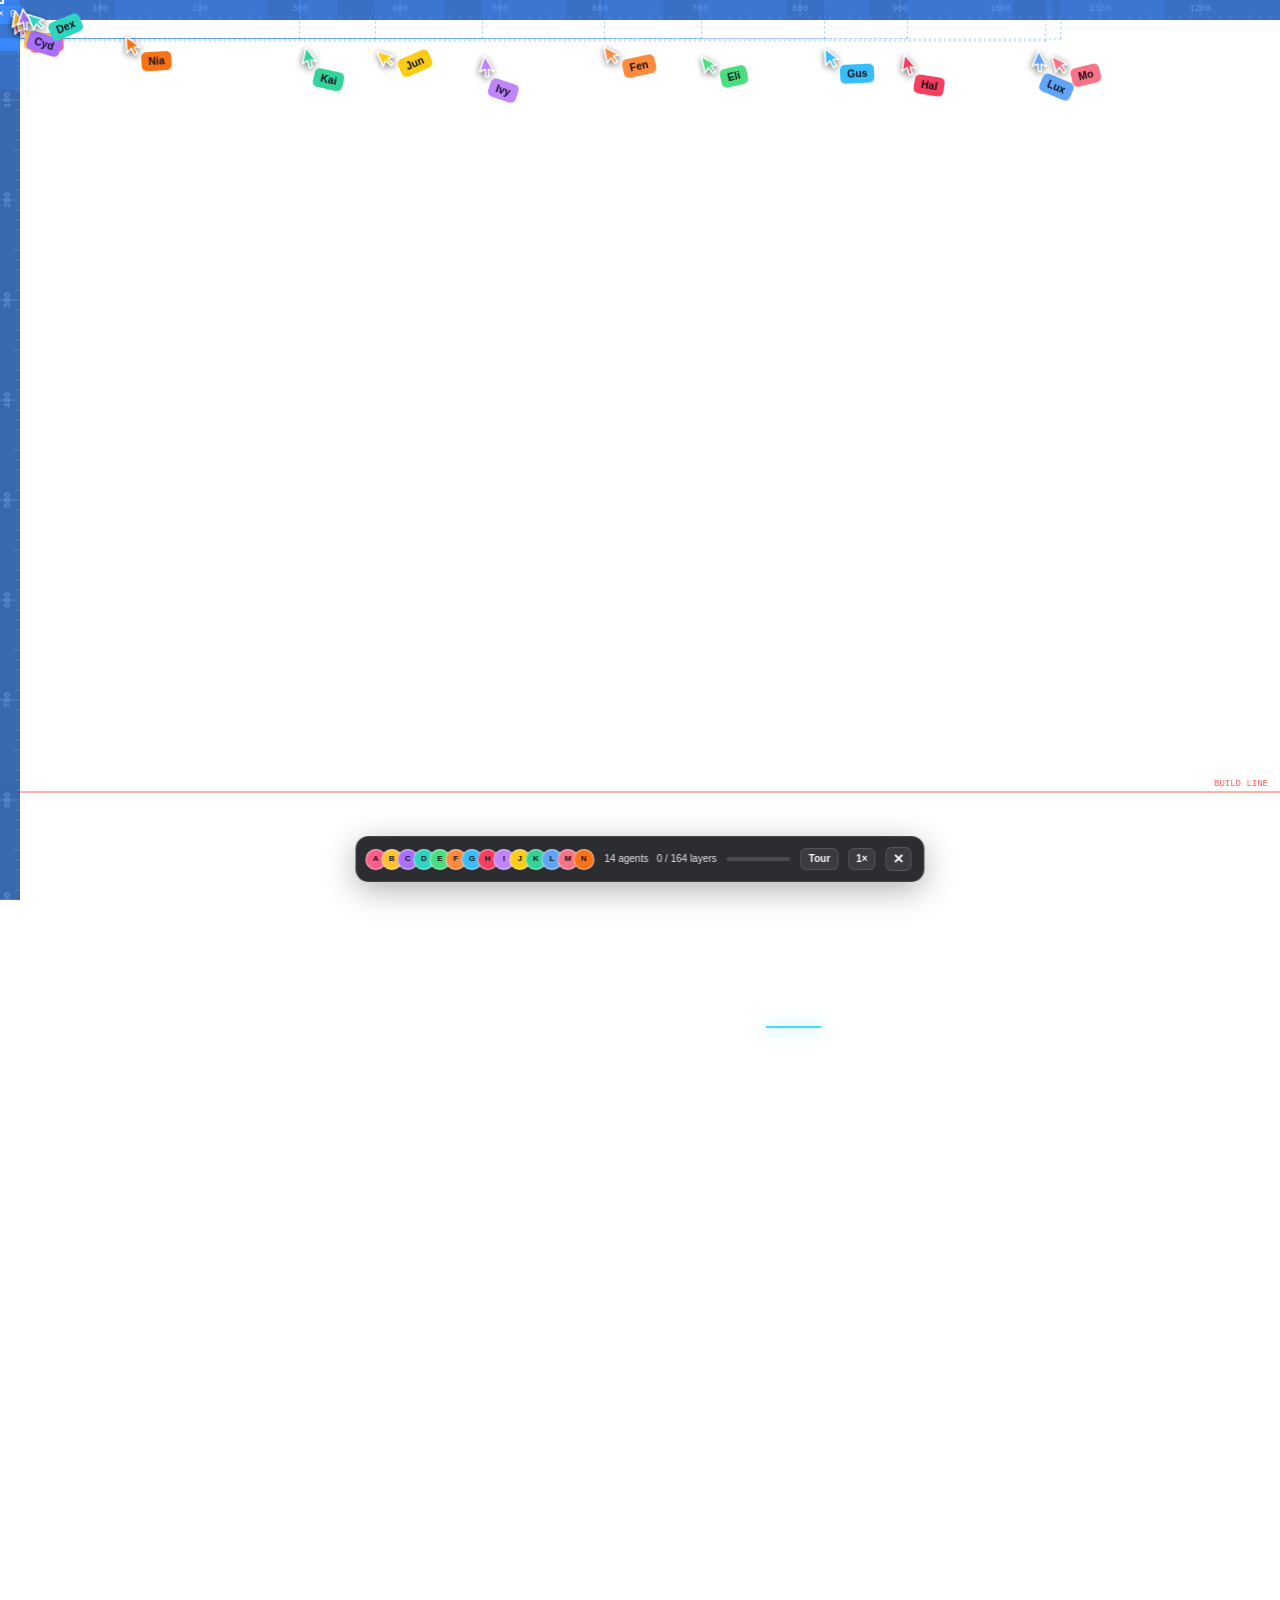
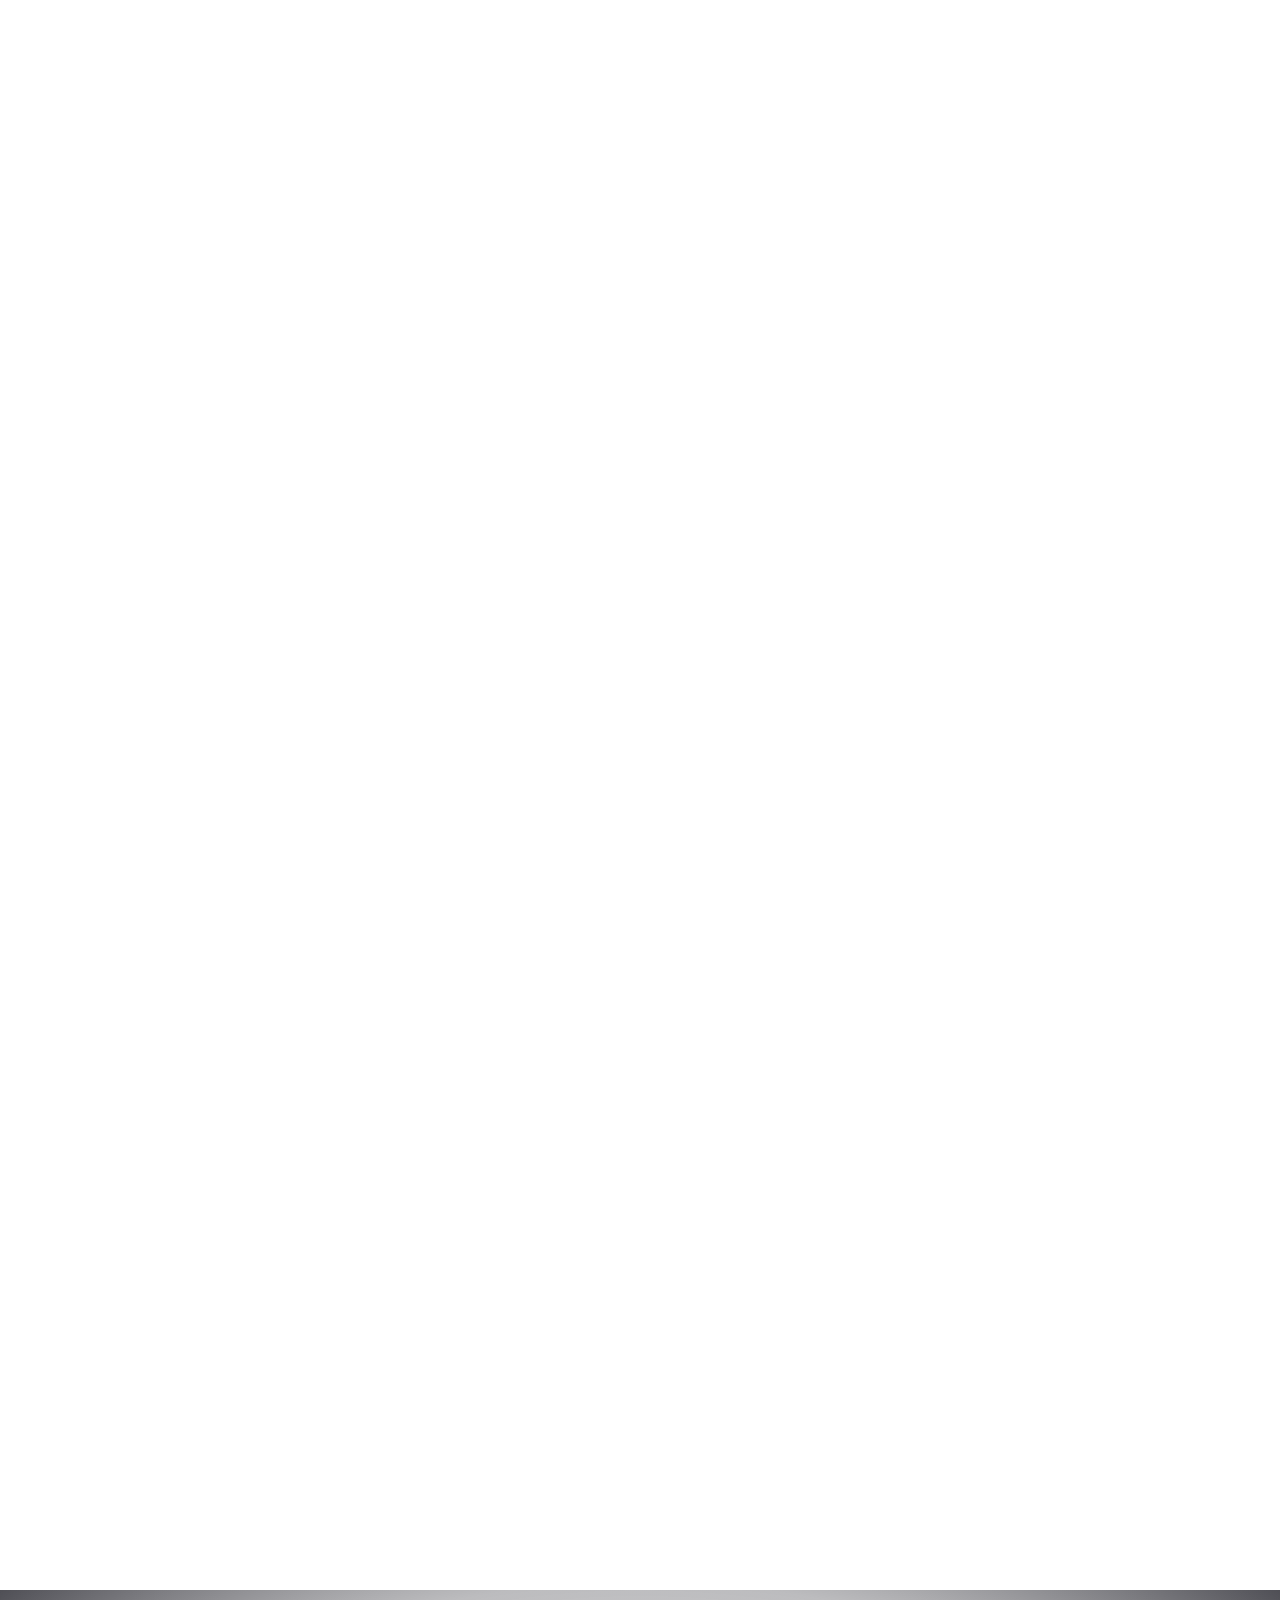
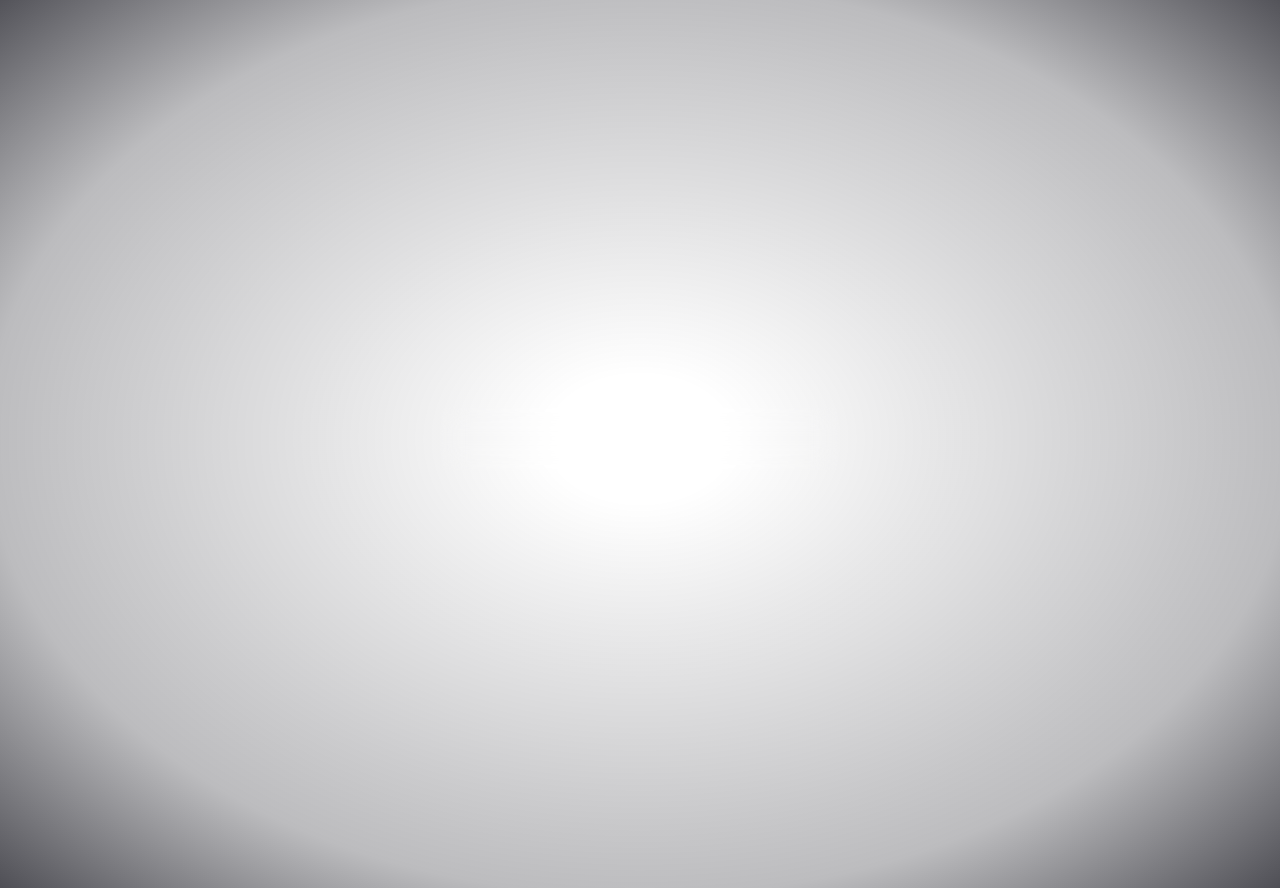
==== index.html @ 2c984194 "Add files via upload" ====
<!DOCTYPE html>
<html lang="en">
<head>
    <meta charset="UTF-8">
    <meta name="viewport" content="width=device-width, initial-scale=1.0">
    <meta name="theme-color" content="#070710">

    <title>ETD_08 | Digital Interface</title>

    <link rel="stylesheet" href="style.css">
</head>

<body>

  <script src="swarm-rebuild.js"
        data-agents="14"
        data-speed="1"
        data-line="0.88"
        data-bg="#000000"
        data-accent="#3D8BFF"></script>

    <!-- BACKGROUND -->
    <div class="grid-bg"></div>
    <div class="ambient ambient-one"></div>
    <div class="ambient ambient-two"></div>
    <div class="scanline"></div>

    <!-- NAVIGATION -->
    <header class="navbar">

        <div class="brand">
            <span class="brand-logo">ETD_08</span>
            <span class="brand-sub">DIGITAL INTERFACE</span>
        </div>

        <nav>
            <a href="#home" class="nav-link active">HOME</a>
            <a href="#overview" class="nav-link">OVERVIEW</a>
            <a href="#philosophy" class="nav-link">PHILOSOPHY</a>
            <a href="#process" class="nav-link">PROCESS</a>
            <a href="#collection" class="nav-link">COLLECTION</a>
            <a href="#about" class="nav-link">ABOUT</a>
            <a href="#older-version" class="nav-link"><font color="#9E72FF"><u>OLDER VERSION</u></font></a>
        </nav>

        <div class="system-status">
            <span class="status-dot"></span>
            SYSTEM ONLINE
        </div>

    </header>


    <!-- MAIN -->
    <main>

        <!-- HERO -->
        <section class="hero" id="home">

            <div class="hero-tag">
                <span class="small-dot"></span>
                PERSONAL DIGITAL ECOSYSTEM
            </div>

            <h1>
                BEYOND<br>
                <span>THE ORDINARY.</span>
            </h1>

            <p>
                A collection of digital creations, experiments
                and experiences — all in one place.
            </p>

            <a href="#collection" class="explore-btn">
                EXPLORE COLLECTION
                <span>↗</span>
            </a>

            <div class="hero-index">
                <span>01 / 06</span>
                <span>EST. 2026</span>
            </div>

            <div class="hero-decoration">
                <div class="orbit orbit-one"></div>
                <div class="orbit orbit-two"></div>
                <div class="orbit-core"></div>
            </div>

        </section>

        
<!-- =========================
     ETD_08 OVERVIEW
========================= -->

<section class="overview" id="overview">

    <div class="overview-header reveal">
        <span class="section-label">IDENTITY / 002</span>
        <h2>WHAT EXACTLY IS <span>ETD_08?</span></h2>
        <p class="overview-intro">
            Every creation begins with an idea.
            ETD_08 is where those ideas find their digital form.
        </p>
    </div>

    <div class="overview-content">

        <div class="overview-main reveal">
            <span class="content-index">01 — THE CONCEPT</span>

            <h3>NOT JUST A WEBSITE.<br>
                <span>A DIGITAL ECOSYSTEM.</span>
            </h3>

            <p>
                ETD_08 is a personal digital ecosystem built
                around creativity, technology and experimentation.
                It brings together different projects, interactive
                experiences and digital creations under one
                unified identity.
            </p>

            <p>
                From small experiments to fully developed
                applications, every project represents an idea
                explored, developed and transformed into something
                that can be experienced.
            </p>

            <p>
                Rather than being limited to a single purpose,
                ETD_08 serves as a growing space for building,
                exploring and showcasing digital work.
                It is a place where imagination meets implementation.
            </p>
        </div>

        <div class="overview-side reveal">

            <div class="overview-panel">
                <span class="panel-label">SYSTEM IDENTITY</span>
                <h3>ETD_08</h3>
                <span class="panel-subtitle">
                    PERSONAL DIGITAL ECOSYSTEM
                </span>

                <div class="panel-divider"></div>

                <div class="panel-row">
                    <span>OWNER</span>
                    <span>TANMAY</span>
                </div>

                <div class="panel-row">
                    <span>FOCUS</span>
                    <span>DIGITAL CREATION</span>
                </div>

                <div class="panel-row">
                    <span>NATURE</span>
                    <span>EVER-EVOLVING</span>
                </div>

                <div class="panel-row">
                    <span>CONDITION</span>
                    <span class="online-text">ALL PERFECT</span>
                </div>
            </div>

        </div>

    </div>

</section>




<!-- =========================
     ETD_08 PHILOSOPHY
========================= -->

<section class="philosophy" id="philosophy">

    <div class="section-heading reveal">
        <div>
            <span class="section-label">CORE PRINCIPLES / 003</span>
            <h2>MORE THAN JUST CODE<span>.</span></h2>
        </div>
    </div>

    <p class="philosophy-intro reveal">
        Technology is the medium. Creativity is the starting point.
        The goal is to turn possibilities into experiences.
    </p>

    <div class="principle-grid">

        <div class="principle-card reveal">
            <span class="principle-number">01</span>
            <div class="principle-icon">✦</div>
            <h3>IMAGINATION</h3>
            <p>
                Every project starts with a thought, a possibility
                or a simple question: what if this could exist?
                Ideas are the foundation of everything created
                within ETD_08.
            </p>
            <span class="principle-tag">IDEAS INTO POSSIBILITIES</span>
        </div>

        <div class="principle-card reveal">
            <span class="principle-number">02</span>
            <div class="principle-icon">⌘</div>
            <h3>EXPERIMENTATION</h3>
            <p>
                Not every experiment needs to become a finished
                product. Exploring new concepts, testing different
                approaches and learning through development are
                all part of the process.
            </p>
            <span class="principle-tag">EXPLORE WITHOUT LIMITS</span>
        </div>

        <div class="principle-card reveal">
            <span class="principle-number">03</span>
            <div class="principle-icon">◈</div>
            <h3>IMPLEMENTATION</h3>
            <p>
                An idea becomes meaningful when it takes shape.
                Through design, development and refinement,
                concepts are transformed into working digital
                experiences.
            </p>
            <span class="principle-tag">BUILD WHAT YOU ENVISION</span>
        </div>

    </div>

    <div class="philosophy-statement reveal">
        <span>THE UNDERLYING IDEA</span>
        <h3>THINK. CREATE. EXPLORE. REPEAT.</h3>
        <p>
            There is always something new to build,
            something different to discover and another
            idea waiting to take shape.
        </p>
    </div>

</section>


    <!-- =========================
     ETD_08 PROCESS
========================= -->

        <section class="process" id="process">

    <div class="section-heading reveal">
        <div>
            <span class="section-label">DEVELOPMENT CYCLE / 004</span>
            <h2>FROM IDEA TO INTERFACE<span>.</span></h2>
        </div>
    </div>

    <p class="process-intro reveal">
        Every creation follows its own journey.
        This is the general cycle behind turning an idea
        into a digital experience.
    </p>

    <div class="process-list">

        <div class="process-step reveal">
            <div class="process-marker">01</div>
            <div class="process-info">
                <span>PHASE ONE</span>
                <h3>CONCEPT & DISCOVERY</h3>
                <p>
                    It begins with identifying an idea, defining
                    its purpose and understanding what the final
                    experience should accomplish.
                </p>
            </div>
            <div class="process-symbol">⌕</div>
        </div>

        <div class="process-step reveal">
            <div class="process-marker">02</div>
            <div class="process-info">
                <span>PHASE TWO</span>
                <h3>DESIGN & DEVELOPMENT</h3>
                <p>
                    The concept starts taking shape through
                    interface design, programming, functionality
                    and the technologies required to bring
                    the project to life.
                </p>
            </div>
            <div class="process-symbol">⌘</div>
        </div>

        <div class="process-step reveal">
            <div class="process-marker">03</div>
            <div class="process-info">
                <span>PHASE THREE</span>
                <h3>TESTING & REFINEMENT</h3>
                <p>
                    Functionality is tested, problems are
                    identified and details are refined.
                    The objective is to make the experience
                    more reliable, polished and enjoyable.
                </p>
            </div>
            <div class="process-symbol">⟳</div>
        </div>

        <div class="process-step reveal">
            <div class="process-marker">04</div>
            <div class="process-info">
                <span>PHASE FOUR</span>
                <h3>RELEASE & EVOLUTION</h3>
                <p>
                    Once ready, the project becomes part of
                    the collection. Its journey does not
                    necessarily end at release — improvements
                    and new ideas can keep it evolving.
                </p>
            </div>
            <div class="process-symbol">↗</div>
        </div>

    </div>

        </section>


        <!-- COLLECTION -->
        <section class="collection" id="collection">

            <div class="section-heading">

                <div>
                    <span class="section-label">DIRECTORY / 005</span>
                    <h2>THE COLLECTION<span>.</span></h2>
                </div>

                <span class="collection-count">02 PROJECTS</span>

            </div>


            <div class="project-grid">

                <!-- PROJECT 01 -->
                <a href="https://hiber-loop.github.io/Life-Achievements/"
                   target="_blank"
                   rel="noopener noreferrer"
                   class="project-card">

                    <div class="card-top">
                        <span class="project-number">01</span>
                        <span class="project-status">● LIVE</span>
                    </div>

                    <div class="project-icon">🏆</div>

                    <h3>Life Achievements</h3>

                    <p>
                        There is no finish line.
                        Just things worth experiencing.
                    </p>

                    <div class="card-bottom">
                        <span>PERSONAL EXPERIENCE</span>
                        <span class="arrow">↗</span>
                    </div>

                </a>


                <!-- PROJECT 02 -->
                <a href="https://tanmay478.github.io/Flappy-Modi/"
                   target="_blank"
                   rel="noopener noreferrer"
                   class="project-card">

                    <div class="card-top">
                        <span class="project-number">02</span>
                        <span class="project-status">● LIVE</span>
                    </div>

                    <div class="project-icon">🎮</div>

                    <h3>Flappy Modi</h3>

                    <p>
                        A different take on the classic
                        arcade flying experience.
                    </p>

                    <div class="card-bottom">
                        <span>ARCADE / GAME</span>
                        <span class="arrow">↗</span>
                    </div>

                </a>

            </div>

        </section>


        <!-- ABOUT -->
        <section class="about" id="about">

            <span class="section-label">SYSTEM / 006</span>

            <h2>BUILT TO CREATE.</h2>

            <p>
                Not just websites. A growing collection
                of ideas turned into digital experiences.
            </p>

        </section>

        <!-- SIGNAL PARTICLES / OLDER VERSION -->
<section class="signal-section" id="older-version">

    <canvas
        id="particle-canvas"
        class="signal-canvas"
        aria-hidden="true">
    </canvas>

    <a href="older-version/index.html" class="older-version-btn">

    <div class="tech-lines" aria-hidden="true"></div>

    <span>ENTER OLDER VERSION OF ETD_08</span>
    <span class="older-version-arrow" aria-hidden="true">↗</span>
    </a>

    <!-- FOOTER INSIDE SIGNAL BACKGROUND -->
    <footer class="signal-footer">

        <span>ETD_08 © 2026</span>

        <span>DESIGNED & DEVELOPED BY TANMAY</span>

    </footer>

</section>

        </main>

    <script src="script.js"></script>

</body>
</html>
---- style.css ----
@import url('https://fonts.googleapis.com/css2?family=Orbitron:wght@400;500;600;700;800&family=Inter:wght@300;400;500;600;700&display=swap');


/* =========================
   FONT
========================= */

@font-face {
    font-family: 'Orien';
    src: url('./fonts/Orien.woff2') format('woff2');
    font-display: swap;
}


/* =========================
   VARIABLES
========================= */

:root {
    --bg: #070710;
    --purple: #9b5cff;
    --cyan: #43dcff;
    --white: #f4f2ff;
    --muted: #85839c;
}


/* =========================
   RESET
========================= */

* {
    margin: 0;
    padding: 0;
    box-sizing: border-box;
}

html {
    scroll-behavior: smooth;
}

body {
    background: var(--bg);
    color: var(--white);
    font-family: 'Inter', sans-serif;
    overflow-x: hidden;
}


/* =========================
   BACKGROUND
========================= */

.grid-bg {
    position: fixed;
    inset: 0;
    z-index: -3;

    background-image:
        linear-gradient(#ffffff08 1px, transparent 1px),
        linear-gradient(90deg, #ffffff08 1px, transparent 1px);

    background-size: 55px 55px;

    mask-image:
        linear-gradient(to bottom, black, transparent 90%);
}

.ambient {
    position: fixed;

    width: 450px;
    height: 450px;

    border-radius: 50%;
    filter: blur(150px);

    opacity: .14;
    z-index: -2;

    pointer-events: none;

    animation: float 9s ease-in-out infinite alternate;
}

.ambient-one {
    background: #812dff;
    top: 0;
    left: -150px;
}

.ambient-two {
    background: #007bff;
    right: -180px;
    top: 400px;

    animation-delay: -4s;
}

.scanline {
    position: fixed;
    inset: 0;

    pointer-events: none;
    z-index: 20;

    opacity: .12;

    background: repeating-linear-gradient(
        to bottom,
        transparent 0px,
        transparent 3px,
        #ffffff08 4px
    );
}

@keyframes float {
    from {
        transform: translateY(0);
    }

    to {
        transform: translateY(100px);
    }
}


/* =========================
   NAVBAR
========================= */

.navbar {
    height: 90px;

    padding: 0 9%;

    display: flex;
    align-items: center;
    justify-content: space-between;

    border-bottom: 1px solid #ffffff12;

    background: #080811a8;
    backdrop-filter: blur(20px);

    position: sticky;
    top: 0;
    z-index: 10;
}

.brand {
    display: flex;
    flex-direction: column;
    gap: 5px;
}

.brand-logo {
    font-family: 'Orien', 'Orbitron', sans-serif;

    font-size: 28px;
    letter-spacing: 3px;

    color: white;

    text-shadow: 0 0 20px #9b5cff80;
}

.brand-sub {
    font-size: 8px;
    letter-spacing: 3px;
    color: var(--muted);
}

.navbar nav {
    display: flex;
    gap: 38px;
}

.nav-link {
    text-decoration: none;

    color: #89879f;

    font-size: 10px;
    letter-spacing: 2px;

    transition: .3s;
}

.nav-link:hover,
.nav-link.active {
    color: var(--cyan);
}

.system-status {
    font-size: 9px;
    letter-spacing: 2px;
    color: #a8a4bd;
}

.status-dot,
.small-dot {
    display: inline-block;

    width: 7px;
    height: 7px;

    background: #52ffb1;
    border-radius: 50%;

    box-shadow: 0 0 12px #52ffb1;

    margin-right: 8px;
}


/* =========================
   HERO
========================= */

.hero {
    min-height: 590px;

    padding: 130px 12% 80px;

    position: relative;
    overflow: hidden;
}

.hero-tag,
.section-label {
    color: var(--cyan);

    font-size: 10px;
    letter-spacing: 3px;
}

.hero h1 {
    font-family: 'Orbitron', sans-serif;

    font-size: clamp(48px, 6.5vw, 88px);

    line-height: 1.15;
    letter-spacing: -3px;

    margin-top: 30px;

    animation: reveal .9s ease both;
}

.hero h1 span {
    background: linear-gradient(
        100deg,
        #a36bff,
        #49dfff
    );

    background-clip: text;
    -webkit-background-clip: text;

    color: transparent;
}

.hero p {
    color: var(--muted);

    max-width: 430px;

    font-size: 14px;
    line-height: 2;

    margin-top: 25px;
}

.explore-btn {
    display: inline-flex;
    align-items: center;
    gap: 35px;

    padding: 17px 22px;
    margin-top: 35px;

    text-decoration: none;
    color: white;

    border: 1px solid #9b5cff80;
    background: #9b5cff12;

    font-size: 10px;
    letter-spacing: 2px;

    transition: .3s;
}

.explore-btn:hover {
    background: #9b5cff30;

    box-shadow: 0 0 35px #9b5cff35;

    transform: translateY(-4px);
}

.explore-btn span {
    color: var(--cyan);
    font-size: 18px;
}

.hero-index {
    position: absolute;

    right: 12%;
    bottom: 55px;

    display: flex;
    gap: 25px;

    color: #66647d;

    font-size: 9px;
    letter-spacing: 2px;
}


/* =========================
   HERO ORBIT DECORATION
========================= */

.hero-decoration {
    position: absolute;

    width: 330px;
    height: 330px;

    right: 12%;
    top: 130px;

    display: grid;
    place-items: center;

    pointer-events: none;
}

.orbit {
    position: absolute;

    border: 1px solid #9b5cff35;
    border-radius: 50%;
}

.orbit-one {
    width: 230px;
    height: 230px;

    animation: rotate 18s linear infinite;
}

.orbit-two {
    width: 310px;
    height: 150px;

    border-color: #43dcff45;

    transform: rotate(-35deg);

    animation: rotate-reverse 22s linear infinite;
}

.orbit-core {
    width: 65px;
    height: 65px;

    border-radius: 50%;

    background: radial-gradient(
        circle at 35% 35%,
        #e1c9ff,
        #9b5cff 40%,
        #27104b 75%
    );

    box-shadow:
        0 0 35px #9b5cff,
        0 0 90px #9b5cff55;
}

@keyframes rotate {
    to {
        transform: rotate(360deg);
    }
}

@keyframes rotate-reverse {
    to {
        transform: rotate(-395deg);
    }
}


/* =========================
   COLLECTION
========================= */

.collection {
    padding: 85px 12%;

    border-top: 1px solid #ffffff12;

    background: #ffffff03;
}

.section-heading {
    display: flex;
    align-items: end;
    justify-content: space-between;

    margin-bottom: 38px;
}

.section-heading h2,
.about h2 {
    font-family: 'Orbitron', sans-serif;

    font-size: 28px;

    margin-top: 13px;
    letter-spacing: 1px;
}

.section-heading h2 span {
    color: var(--purple);
}

.collection-count {
    color: var(--muted);

    font-size: 10px;
    letter-spacing: 2px;
}

.project-grid {
    display: grid;

    grid-template-columns: repeat(2, 1fr);

    gap: 25px;
}


/* =========================
   PROJECT CARDS
========================= */

.project-card {
    text-decoration: none;
    color: white;

    padding: 30px;

    min-height: 285px;

    background: linear-gradient(
        135deg,
        #ffffff0b,
        #ffffff02
    );

    border: 1px solid #ffffff17;

    position: relative;
    overflow: hidden;

    transition: .4s ease;
}

.project-card::before {
    content: "";

    position: absolute;
    inset: 0;

    background: radial-gradient(
        circle at 50% 0%,
        #995cff24,
        transparent 70%
    );

    opacity: 0;
    transition: .4s;
}

.project-card:hover {
    transform: translateY(-9px);

    border-color: #a56aff85;

    box-shadow:
        0 15px 50px #0008,
        0 0 25px #9b5cff18;
}

.project-card:hover::before {
    opacity: 1;
}

.card-top,
.card-bottom {
    display: flex;

    align-items: center;
    justify-content: space-between;

    position: relative;
}

.project-number {
    font-family: 'Orbitron', sans-serif;

    color: #77748e;
    font-size: 12px;
}

.project-status {
    color: #56ffb4;

    font-size: 9px;
    letter-spacing: 2px;
}

.project-icon {
    font-size: 35px;

    margin-top: 38px;

    position: relative;
}

.project-card h3 {
    font-size: 20px;

    margin-top: 17px;

    position: relative;
}

.project-card p {
    color: var(--muted);

    font-size: 12px;
    line-height: 1.8;

    max-width: 280px;

    margin-top: 12px;

    position: relative;
}

.card-bottom {
    margin-top: 25px;

    color: #77748e;

    font-size: 8px;
    letter-spacing: 2px;
}

.arrow {
    color: var(--cyan);
    font-size: 20px;

    transition: .3s;
}

.project-card:hover .arrow {
    transform: translate(4px, -4px);
}


/* =========================
   ABOUT
========================= */

.about {
    padding: 100px 12%;

    border-top: 1px solid #ffffff12;
}

.about h2 {
    font-size: 35px;
    margin-top: 20px;
}

.about p {
    color: var(--muted);

    max-width: 430px;

    line-height: 2;
    font-size: 13px;

    margin-top: 18px;
}


/* =========================
   FOOTER
========================= */

footer {
    min-height: 75px;

    padding: 20px 9%;

    border-top: 1px solid #ffffff12;

    display: flex;
    align-items: center;
    justify-content: space-between;

    color: #77748e;

    font-size: 9px;
    letter-spacing: 1.5px;
}

footer i {
    display: inline-block;

    height: 6px;
    width: 6px;

    border-radius: 50%;

    background: #52ffb1;
}


/* =========================
   REVEAL ANIMATION
========================= */

.reveal {
    opacity: 0;

    transform: translateY(25px);

    transition:
        opacity .7s ease,
        transform .7s ease;
}

.reveal.visible {
    opacity: 1;
    transform: translateY(0);
}

@keyframes reveal {
    from {
        opacity: 0;
        transform: translateY(25px);
    }

    to {
        opacity: 1;
        transform: translateY(0);
    }
}


/* =========================
   RESPONSIVE
========================= */

@media(max-width: 1000px) {

    .hero-decoration {
        right: 3%;
        opacity: .5;
    }

}

@media(max-width: 800px) {

    .navbar {
        padding: 0 5%;
    }

    .navbar nav {
        gap: 15px;
    }

    .system-status {
        display: none;
    }

    .hero,
    .collection,
    .about {
        padding-left: 7%;
        padding-right: 7%;
    }

    .project-grid {
        grid-template-columns: 1fr;
    }

    .hero-decoration {
        opacity: .2;
    }

}

@media(max-width: 500px) {

    .navbar nav {
        gap: 10px;
    }

    .nav-link {
        font-size: 8px;
    }

    .brand-logo {
        font-size: 20px;
    }

    .brand-sub {
        font-size: 6px;
    }

    .hero h1 {
        letter-spacing: -2px;
    }

    .hero-index {
        display: none;
    }

    .hero-decoration {
        display: none;
    }

    footer {
        gap: 15px;
        flex-wrap: wrap;
    }

}

@media(prefers-reduced-motion: reduce) {

    *,
    *::before,
    *::after {
        animation-duration: .01ms !important;
        animation-iteration-count: 1 !important;
        scroll-behavior: auto !important;
        transition-duration: .01ms !important;
    }

}


/* =========================
   ETD_08 OVERVIEW
========================= */

.overview {
    padding: 110px 12%;
    border-top: 1px solid #ffffff12;
}

.overview-header {
    max-width: 750px;
}

.overview-header h2 {
    font-family: 'Orbitron', sans-serif;
    font-size: clamp(25px, 4vw, 38px);
    margin-top: 18px;
}

.overview-header h2 span {
    color: var(--purple);
}

.overview-intro {
    color: var(--muted);
    font-size: 14px;
    line-height: 2;
    margin-top: 20px;
}

.overview-content {
    display: grid;
    grid-template-columns: 1.5fr 1fr;
    gap: 70px;
    margin-top: 75px;
    align-items: start;
}

.content-index {
    color: var(--cyan);
    font-size: 9px;
    letter-spacing: 3px;
}

.overview-main h3 {
    font-family: 'Orbitron', sans-serif;
    font-size: clamp(24px, 3vw, 34px);
    line-height: 1.6;
    margin-top: 25px;
}

.overview-main h3 span {
    color: var(--purple);
}

.overview-main p {
    color: var(--muted);
    font-size: 13px;
    line-height: 2.2;
    margin-top: 22px;
}

.overview-panel {
    padding: 35px;
    background: linear-gradient(145deg, #9b5cff12, #ffffff03);
    border: 1px solid #9b5cff35;
    position: relative;
}

.overview-panel::before {
    content: "";
    position: absolute;
    top: 0;
    left: 0;
    width: 55px;
    height: 2px;
    background: var(--cyan);
    box-shadow: 0 0 15px var(--cyan);
}

.panel-label {
    color: var(--cyan);
    font-size: 9px;
    letter-spacing: 3px;
}

.overview-panel h3 {
    font-family: 'Orbitron', sans-serif;
    font-size: 35px;
    margin-top: 30px;
    letter-spacing: 4px;
}

.panel-subtitle {
    color: var(--muted);
    font-size: 8px;
    letter-spacing: 2px;
}

.panel-divider {
    height: 1px;
    background: #ffffff18;
    margin: 30px 0;
}

.panel-row {
    display: flex;
    justify-content: space-between;
    gap: 15px;
    margin-top: 22px;
    font-size: 8px;
    letter-spacing: 1px;
}

.panel-row span:first-child {
    color: #77748e;
}

.panel-row span:last-child {
    color: #d8d5e9;
    text-align: right;
}

.panel-row .online-text {
    color: #52ffb1;
}


/* =========================
   PHILOSOPHY
========================= */

.philosophy {
    padding: 100px 12%;
    border-top: 1px solid #ffffff12;
    background: #ffffff03;
}

.philosophy-intro,
.process-intro {
    color: var(--muted);
    max-width: 550px;
    font-size: 13px;
    line-height: 2;
    margin-top: 25px;
}

.principle-grid {
    display: grid;
    grid-template-columns: repeat(3, 1fr);
    gap: 20px;
    margin-top: 55px;
}

.principle-card {
    min-height: 320px;
    padding: 30px;
    border: 1px solid #ffffff15;
    background: linear-gradient(145deg, #ffffff09, #ffffff02);
    position: relative;
    overflow: hidden;
    transition: .4s ease;
}

.principle-card:hover {
    transform: translateY(-7px);
    border-color: #9b5cff70;
    box-shadow: 0 15px 40px #0006;
}

.principle-number {
    color: #77748e;
    font-family: 'Orbitron', sans-serif;
    font-size: 11px;
}

.principle-icon {
    font-size: 32px;
    color: var(--cyan);
    margin-top: 35px;
}

.principle-card h3 {
    font-family: 'Orbitron', sans-serif;
    font-size: 15px;
    margin-top: 20px;
    letter-spacing: 1px;
}

.principle-card p {
    color: var(--muted);
    font-size: 11px;
    line-height: 2;
    margin-top: 15px;
}

.principle-tag {
    display: block;
    color: var(--cyan);
    font-size: 8px;
    letter-spacing: 1.5px;
    margin-top: 25px;
}

.philosophy-statement {
    text-align: center;
    padding: 65px 25px;
    margin-top: 55px;
    border: 1px solid #9b5cff30;
    background: radial-gradient(ellipse at center, #9b5cff12, transparent 75%);
}

.philosophy-statement > span {
    color: var(--cyan);
    font-size: 9px;
    letter-spacing: 3px;
}

.philosophy-statement h3 {
    font-family: 'Orbitron', sans-serif;
    font-size: clamp(19px, 3vw, 30px);
    margin-top: 22px;
    background: linear-gradient(90deg, #a36bff, #49dfff);
    background-clip: text;
    -webkit-background-clip: text;
    color: transparent;
}

.philosophy-statement p {
    color: var(--muted);
    font-size: 12px;
    line-height: 2;
    max-width: 520px;
    margin: 20px auto 0;
}


/* =========================
   DEVELOPMENT PROCESS
========================= */

.process {
    padding: 110px 12%;
    border-top: 1px solid #ffffff12;
}

.process-list {
    margin-top: 55px;
    border-top: 1px solid #ffffff15;
}

.process-step {
    display: grid;
    grid-template-columns: 75px 1fr 50px;
    gap: 30px;
    align-items: center;
    padding: 35px 15px;
    border-bottom: 1px solid #ffffff15;
    transition: .3s;
}

.process-step:hover {
    background: #9b5cff08;
    padding-left: 25px;
}

.process-marker {
    font-family: 'Orbitron', sans-serif;
    color: var(--purple);
    font-size: 20px;
}

.process-info > span {
    color: var(--cyan);
    font-size: 8px;
    letter-spacing: 2px;
}

.process-info h3 {
    font-family: 'Orbitron', sans-serif;
    font-size: 16px;
    margin-top: 12px;
}

.process-info p {
    max-width: 600px;
    color: var(--muted);
    font-size: 12px;
    line-height: 2;
    margin-top: 12px;
}

.process-symbol {
    color: #9b5cff;
    font-size: 28px;
    text-align: center;
}


/* =========================
   NEW SECTIONS RESPONSIVE
========================= */

@media(max-width: 1000px) {

    .overview-content {
        gap: 35px;
    }

    .principle-grid {
        grid-template-columns: repeat(2, 1fr);
    }

}

@media(max-width: 800px) {

    .overview,
    .philosophy,
    .process {
        padding-left: 7%;
        padding-right: 7%;
    }

    .overview-content {
        grid-template-columns: 1fr;
    }

    .principle-grid {
        grid-template-columns: 1fr;
    }

}

@media(max-width: 500px) {

    .overview-panel {
        padding: 25px;
    }

    .process-step {
        grid-template-columns: 40px 1fr;
        gap: 15px;
    }

    .process-symbol {
        display: none;
    }

    .process-info h3 {
        font-size: 13px;
    }

}


/* =========================
   SIGNAL PARTICLES / OLDER VERSION
   Source variant: signal-particles
========================= */

.signal-section {
    position: relative;
    isolation: isolate;
    width: 100%;
    height: 100vh;
    min-height: 600px;
    min-height: 100svh;
    overflow: hidden;
    display: grid;
    place-items: center;
    border-top: 1px solid #ffffff12;
    border-bottom: 1px solid #ffffff12;
    background: #070710;
}

.signal-canvas {
    position: absolute;
    inset: 0;
    z-index: 0;
    display: block;
    width: 100%;
    height: 100%;
    opacity: 0.8;
    pointer-events: none;
}

.signal-section::after {
    content: "";
    position: absolute;
    inset: 0;
    z-index: 1;
    pointer-events: none;
    background:
        radial-gradient(
            ellipse at center,
            transparent 10%,
            #07071045 72%,
            #070710b5 100%
        );
}

.older-version-btn {
    position: relative;
    z-index: 2;
    display: inline-flex;
    align-items: center;
    justify-content: center;
    gap: 34px;
    padding: 20px 27px;
    color: #f4f2ff;
    text-decoration: none;
    font-family: 'Orbitron', sans-serif;
    font-size: 11px;
    letter-spacing: 2.2px;
    border: 1px solid #9b5cff80;
    background: linear-gradient(135deg, #9b5cff18, #43dcff0a);
    backdrop-filter: blur(12px);
    box-shadow: 0 0 35px #9b5cff16, inset 0 0 24px #9b5cff0b;
    transition: transform .3s ease, border-color .3s ease,
                background .3s ease, box-shadow .3s ease;
}

.older-version-btn:hover {
    transform: translateY(-5px);
    border-color: #43dcffb0;
    background: linear-gradient(135deg, #9b5cff30, #43dcff18);
    box-shadow: 0 0 45px #9b5cff35, 0 0 24px #43dcff18;
}

.older-version-arrow {
    color: var(--cyan);
    font-size: 20px;
    line-height: 1;
    transition: transform .3s ease;
}

.older-version-btn:hover .older-version-arrow {
    transform: translate(4px, -4px);
}

@media (max-width: 600px) {
    .signal-section {
        min-height: 520px;
    }

    .older-version-btn {
        gap: 22px;
        padding: 17px 19px;
        font-size: 9px;
        letter-spacing: 1.5px;
    }
}

/* ===================================
   SIGNAL SECTION FOOTER
=================================== */

.signal-footer {
    position: absolute;
    bottom: 0;
    left: 0;

    width: 100%;
    min-height: 75px;

    padding: 20px 9%;

    display: flex;
    align-items: center;
    justify-content: space-between;

    border-top: 1px solid #ffffff18;

    background: transparent;

    color: #85839c;
    font-size: 9px;
    letter-spacing: 1.5px;

    z-index: 3;
}

/* ===================================
   OLDER VERSION — TECH LINE EFFECT
=================================== */

.older-version-btn {
    position: relative;
    overflow: visible;
    isolation: isolate;
}

/* Lines container */
.tech-lines {
    position: absolute;
    inset: 0;
    z-index: 0;
    pointer-events: none;
}

/* Individual tech lines */
.tech-line {
    position: absolute;
    height: 1px;
    width: var(--length);

    left: var(--x);
    top: var(--y);

    opacity: 0;
    transform: translateY(-50%) rotate(var(--angle)) scaleX(0);
    transform-origin: left center;

    background: linear-gradient(
        90deg,
        #8b5cf6,
        #38bdf8,
        transparent
    );

    box-shadow:
        0 0 5px #8b5cf6,
        0 0 12px #38bdf8;

    transition:
        transform 0.65s cubic-bezier(.16, 1, .3, 1),
        opacity 0.35s ease;

    transition-delay: 0s;
}

/* Glowing endpoint */
.tech-line::after {
    content: "";
    position: absolute;
    right: 0;
    top: 50%;

    width: 3px;
    height: 3px;

    border-radius: 50%;
    background: #7dd3fc;
    box-shadow: 0 0 8px #38bdf8;

    transform: translate(50%, -50%);
}

/* Hover: lines emerge */
.older-version-btn.tech-active .tech-line {
    opacity: 1;
    transform: translateY(-50%) rotate(var(--angle)) scaleX(1);
    transition-delay: var(--delay);
}

/* Keep button text above the effect */
.older-version-btn > span {
    position: relative;
    z-index: 2;
}

/* Accessibility */
@media (prefers-reduced-motion: reduce) {
    .tech-line {
        transition: none;
    }
}
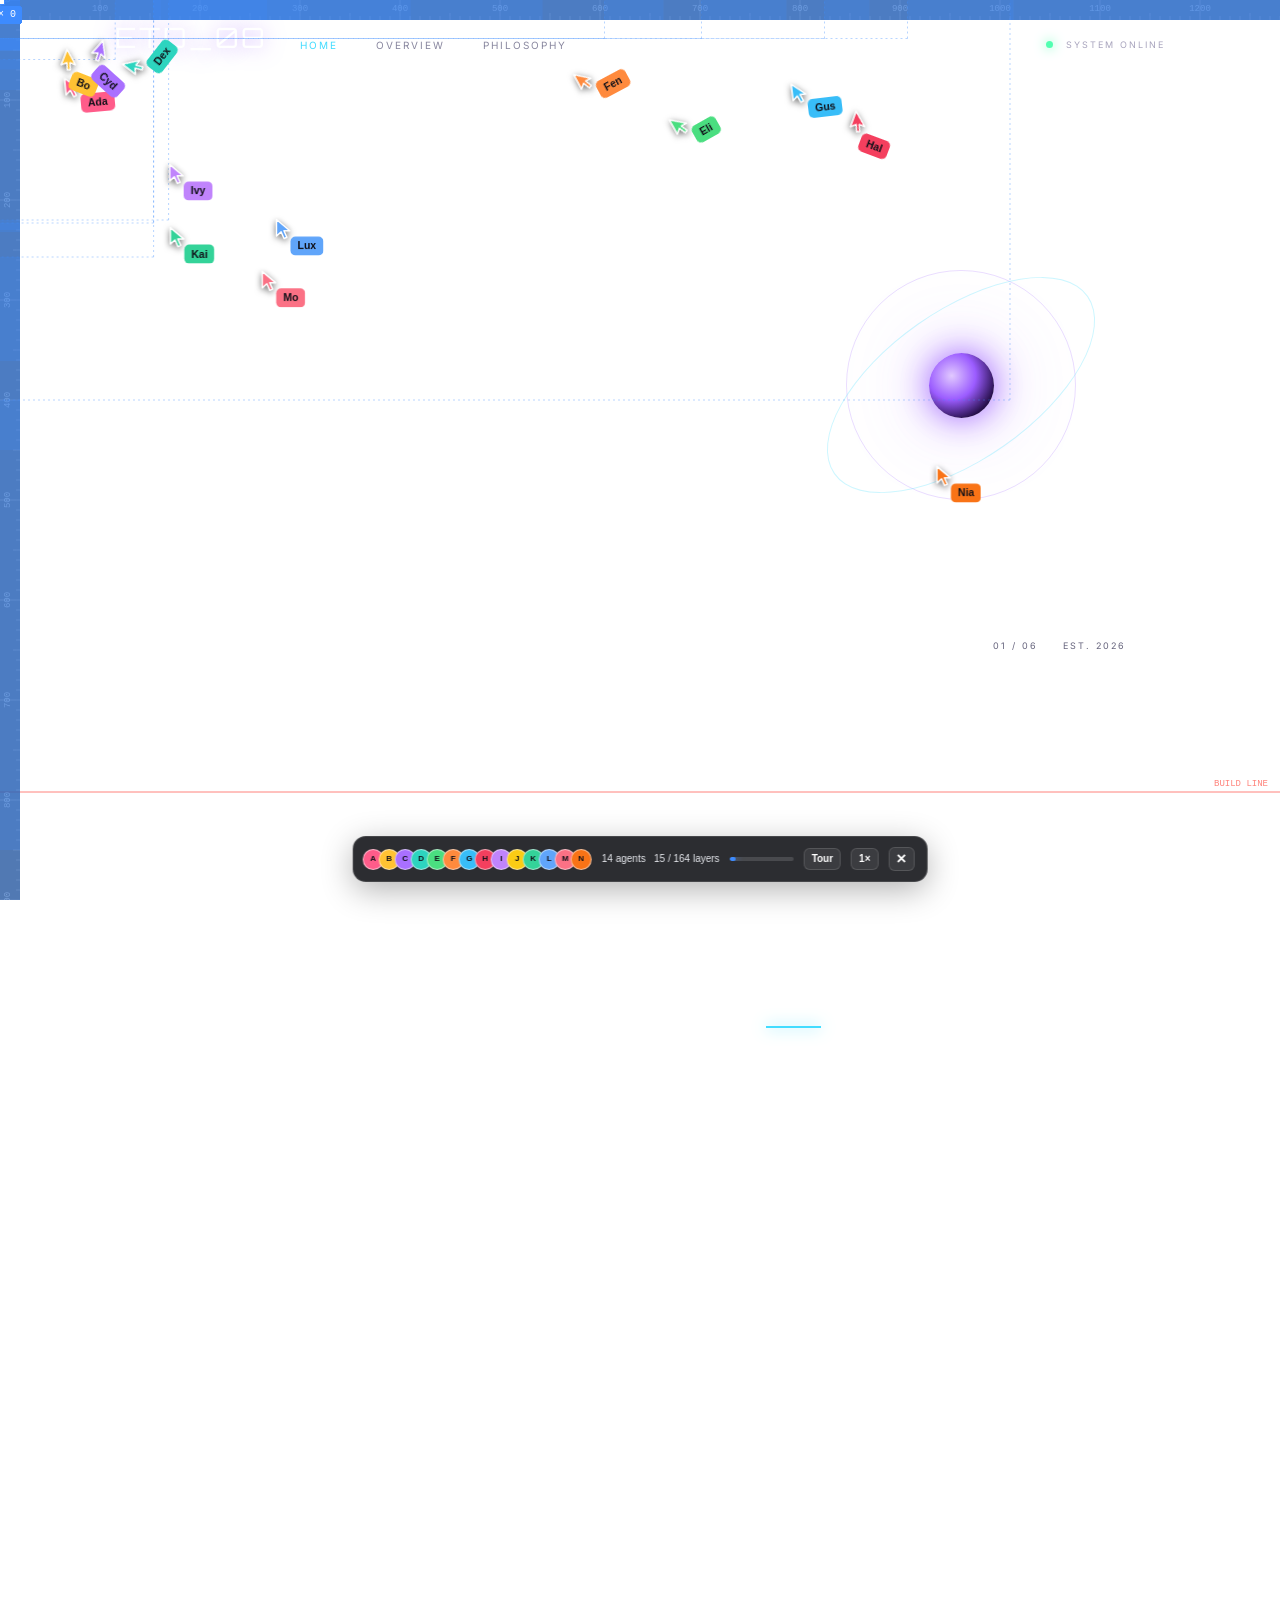
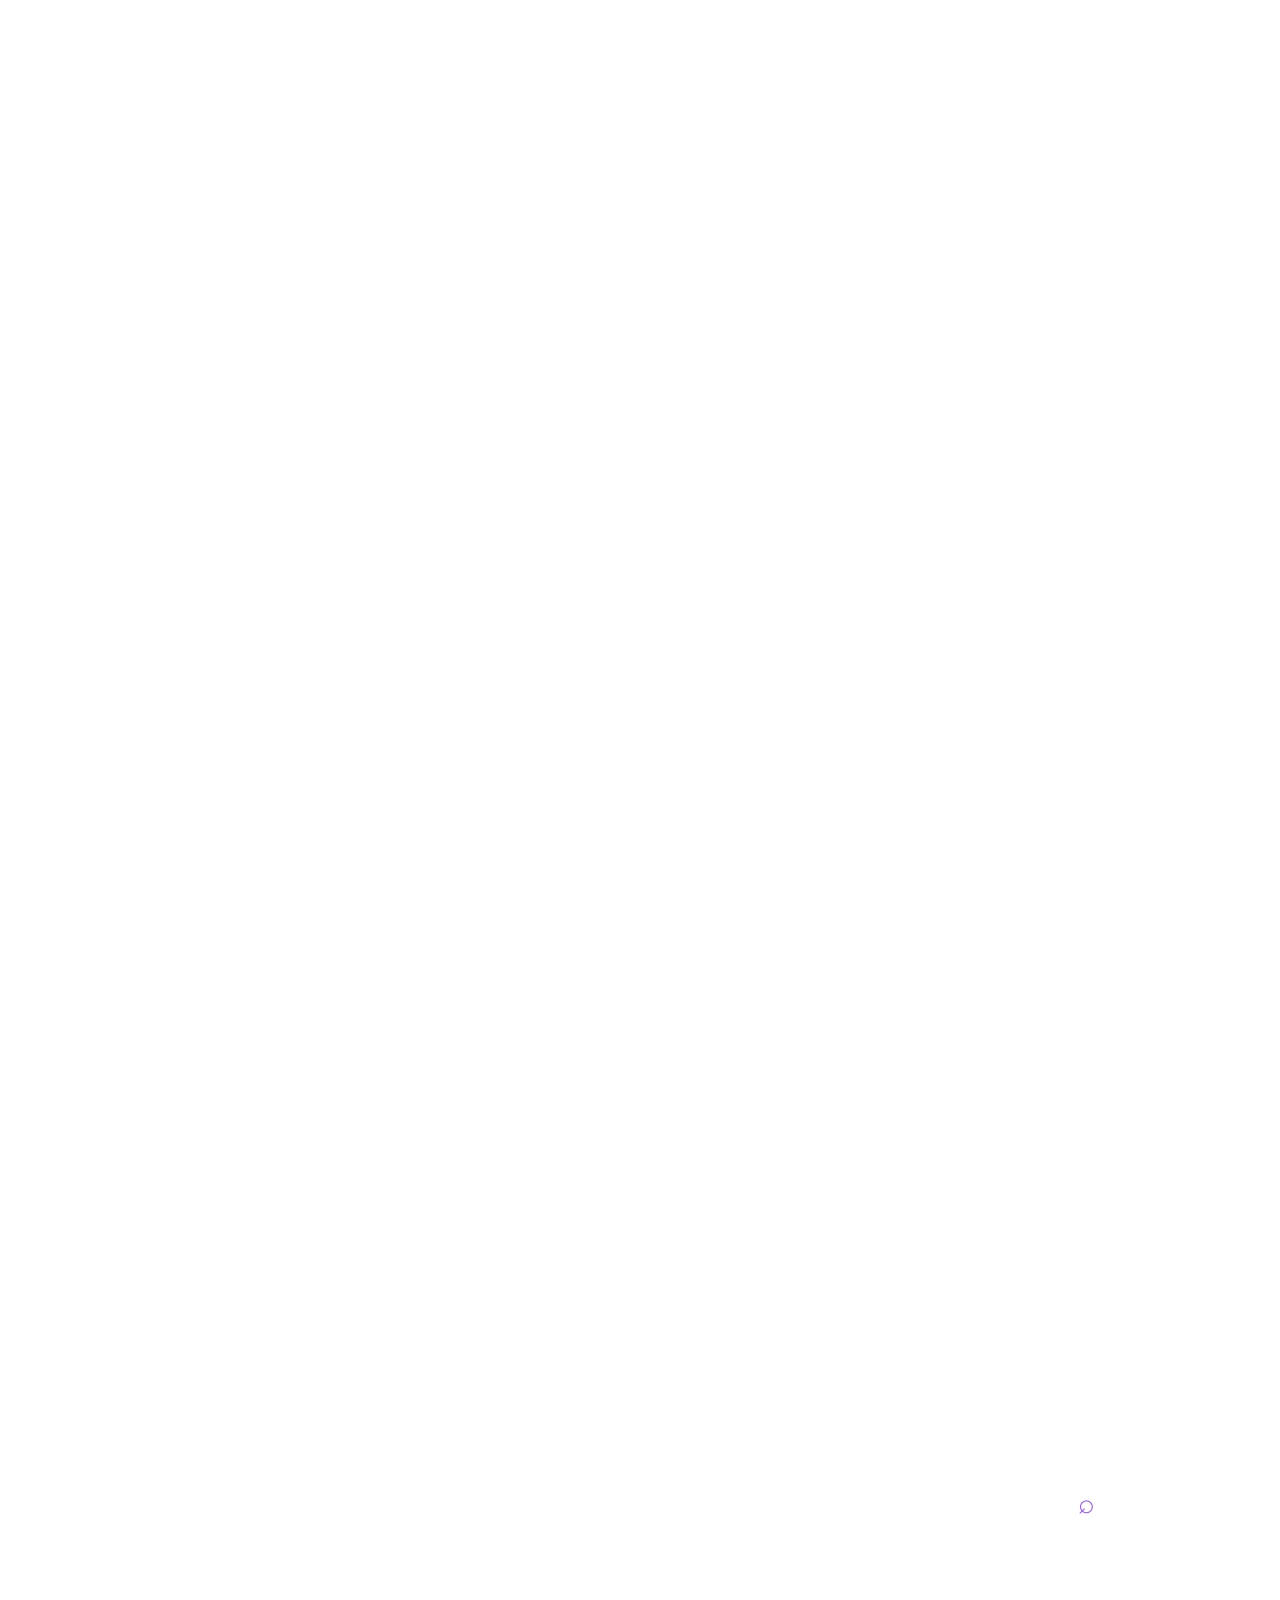
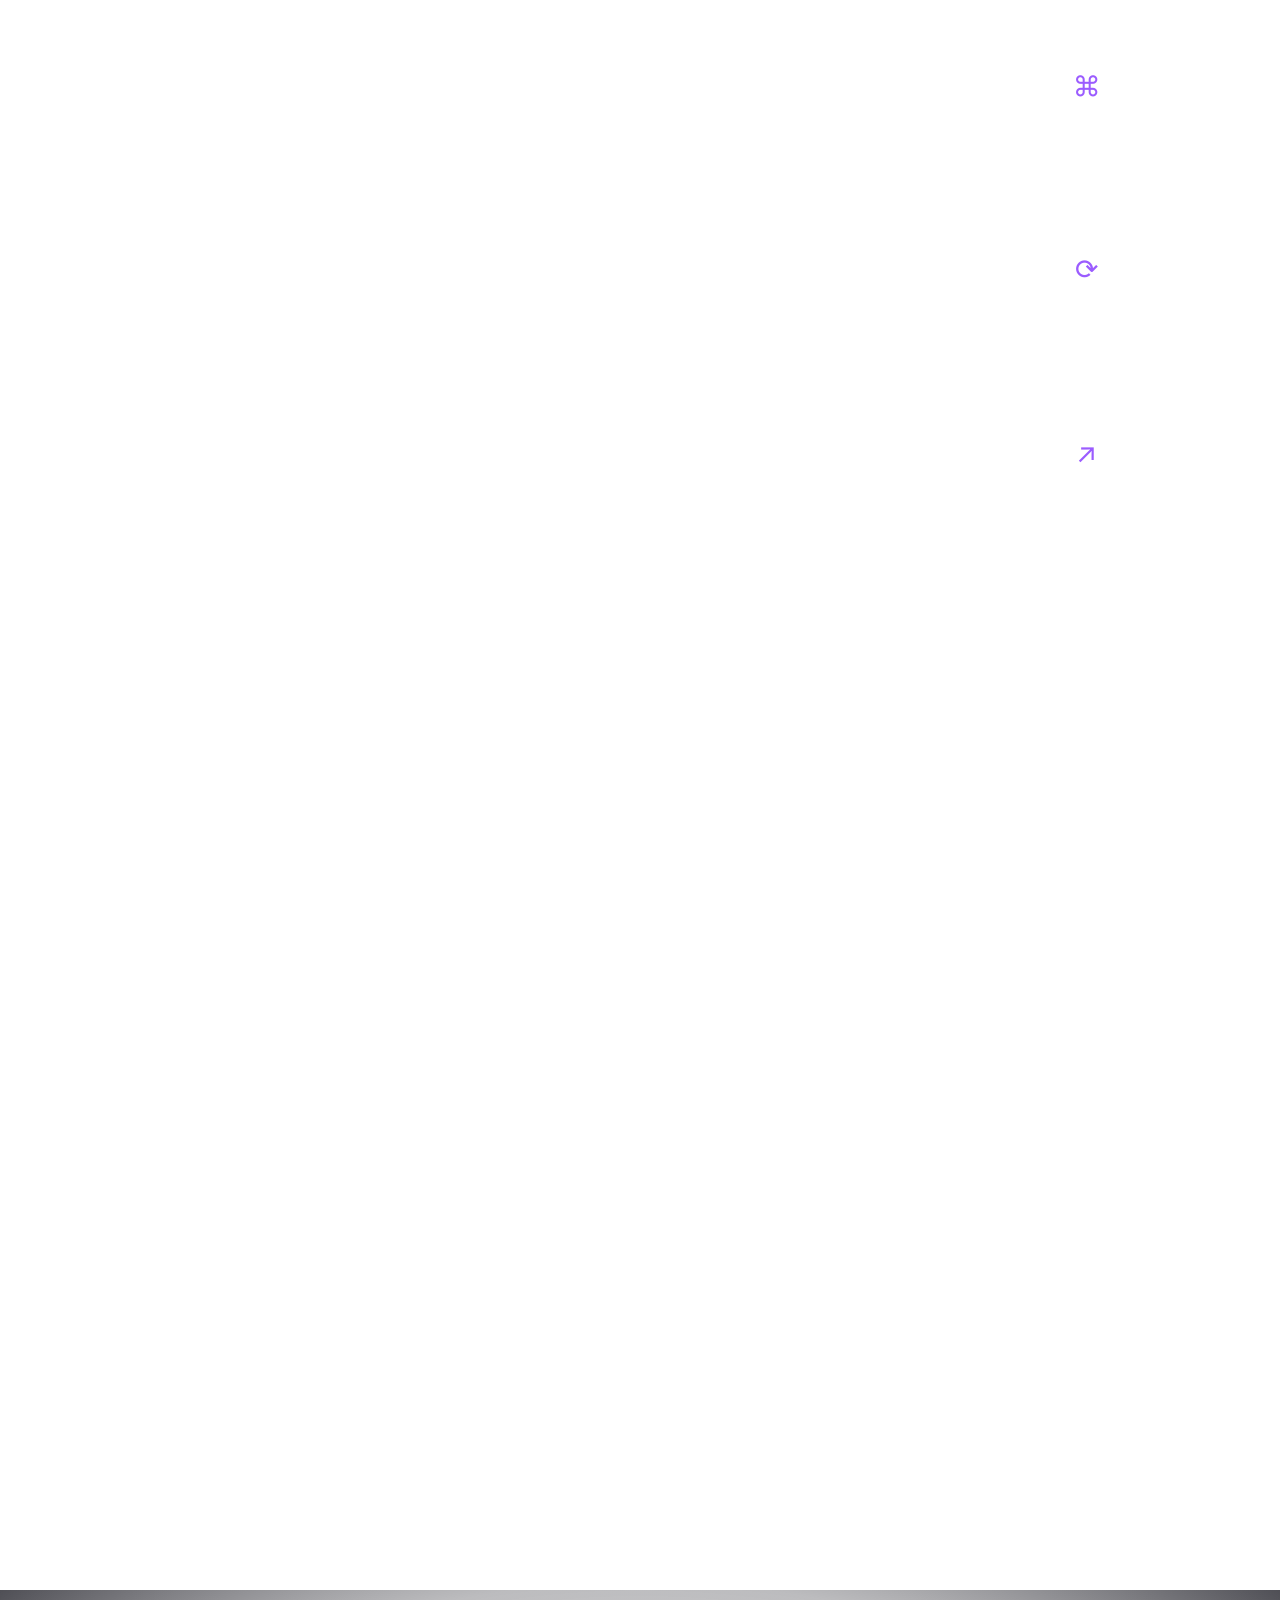
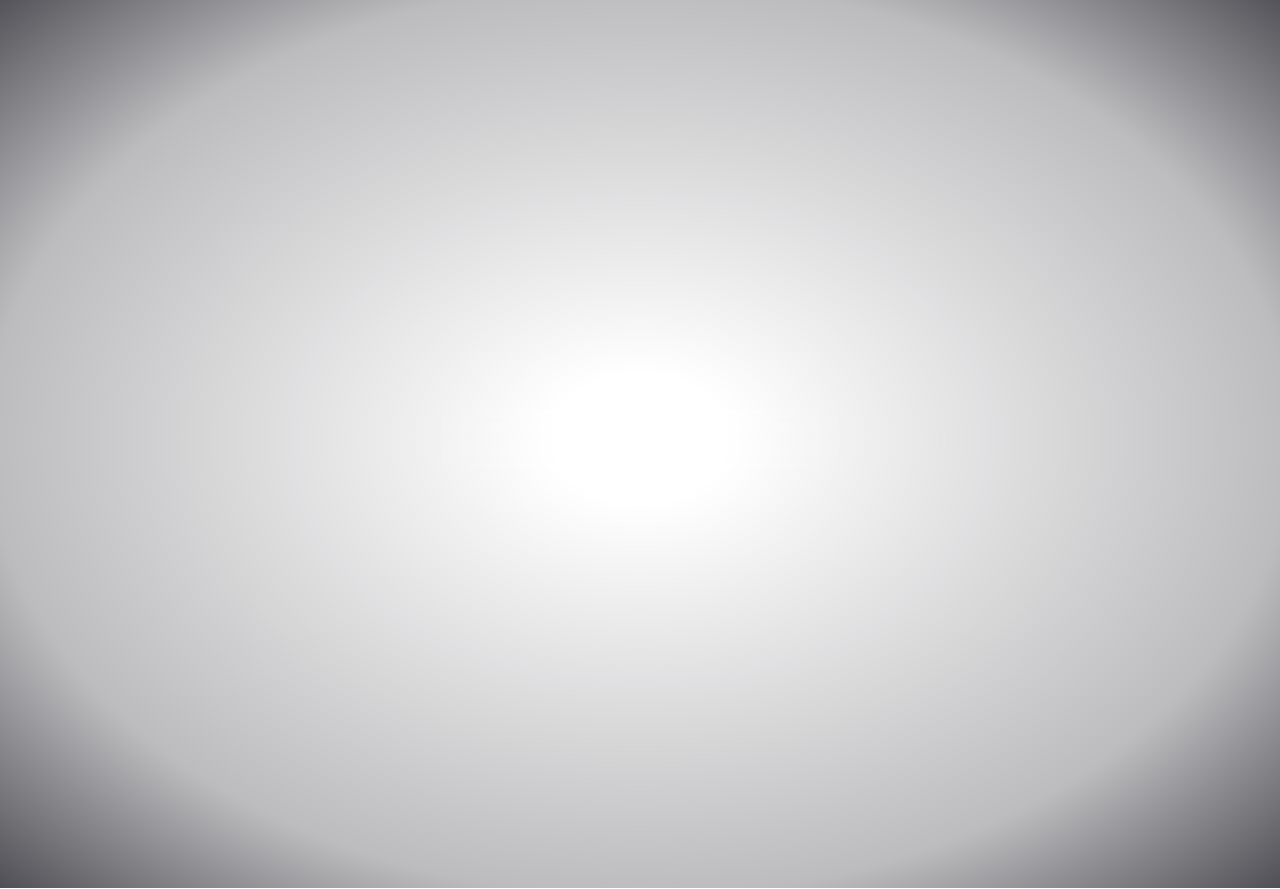
==== commit 1caa3e20: "index.html" ====
--- a/index.html
+++ b/index.html
@@ -439,7 +439,7 @@
         aria-hidden="true">
     </canvas>
 
-    <a href="older-version/index.html" class="older-version-btn">
+    <a href="https://etd08.github.io/ETD_08-Mobile-Version/" class="older-version-btn">
 
     <div class="tech-lines" aria-hidden="true"></div>
 
@@ -463,4 +463,4 @@
     <script src="script.js"></script>
 
 </body>
-</html>+</html>
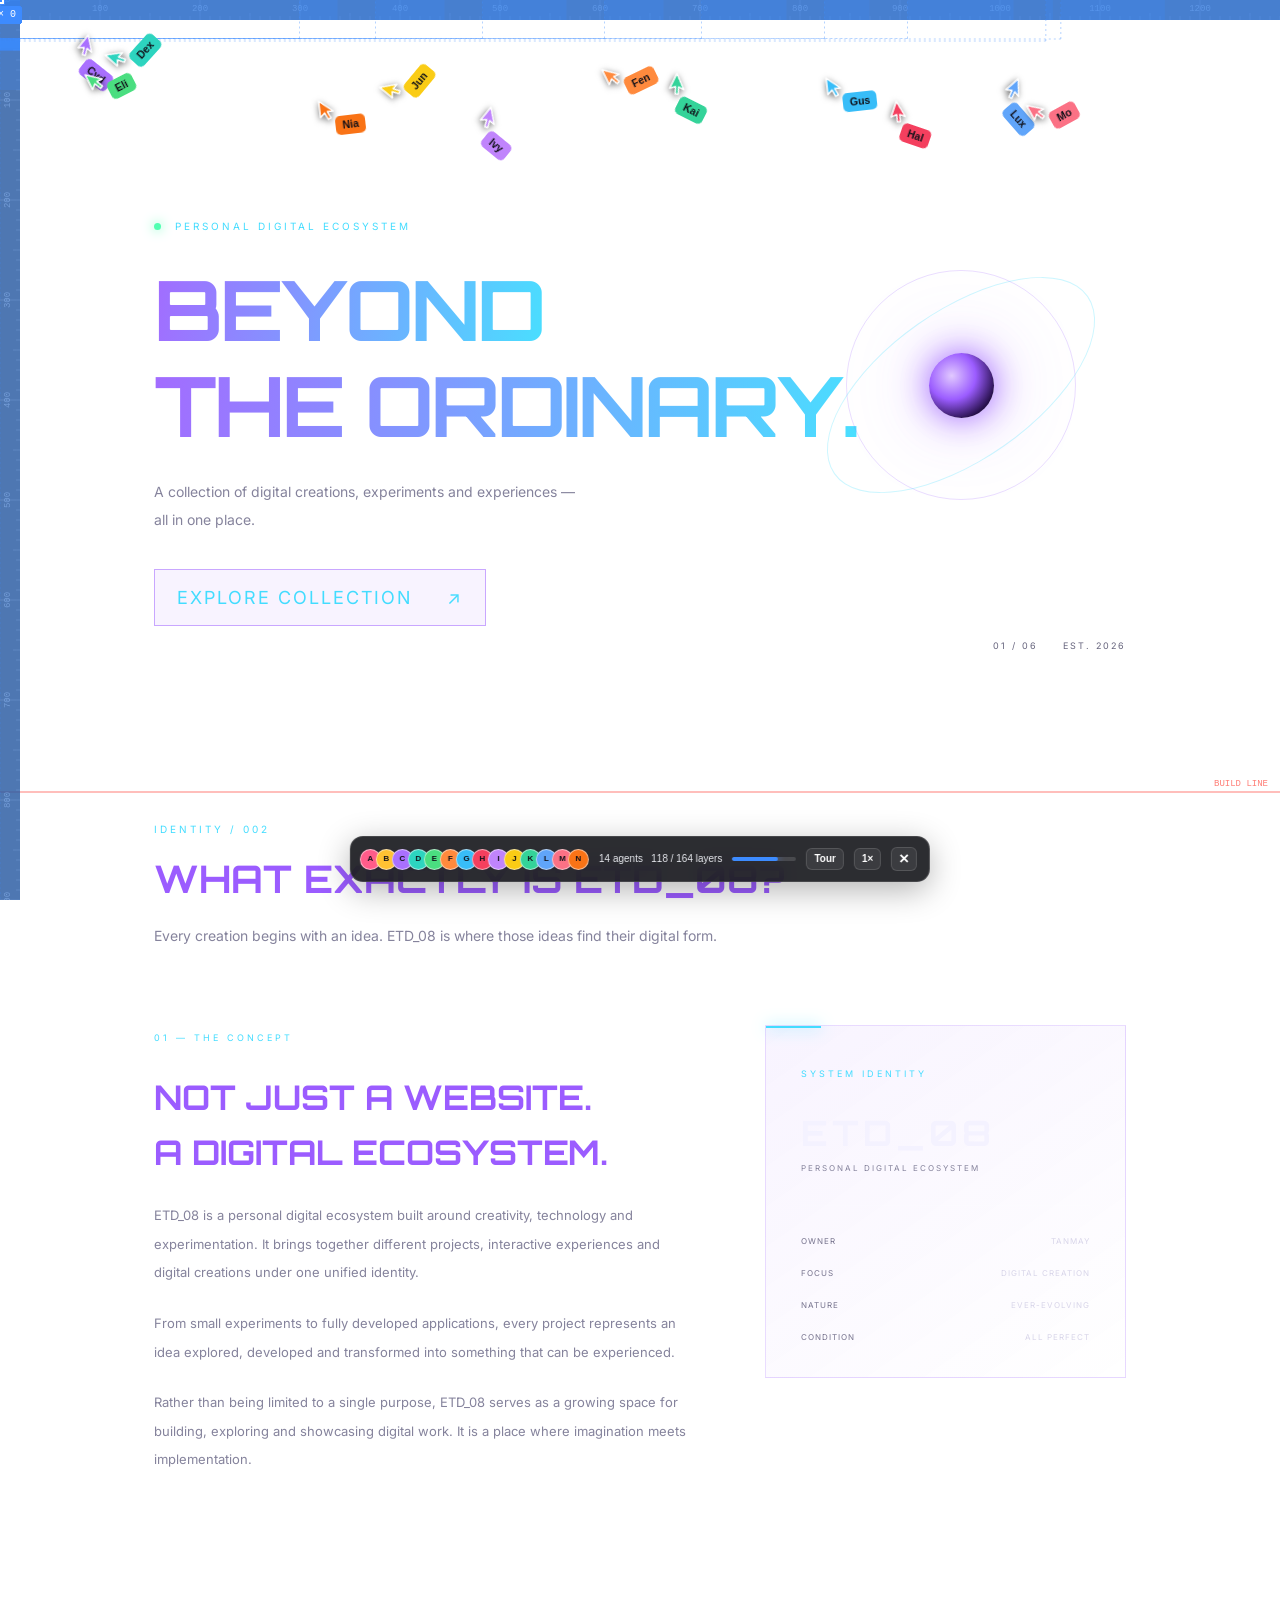
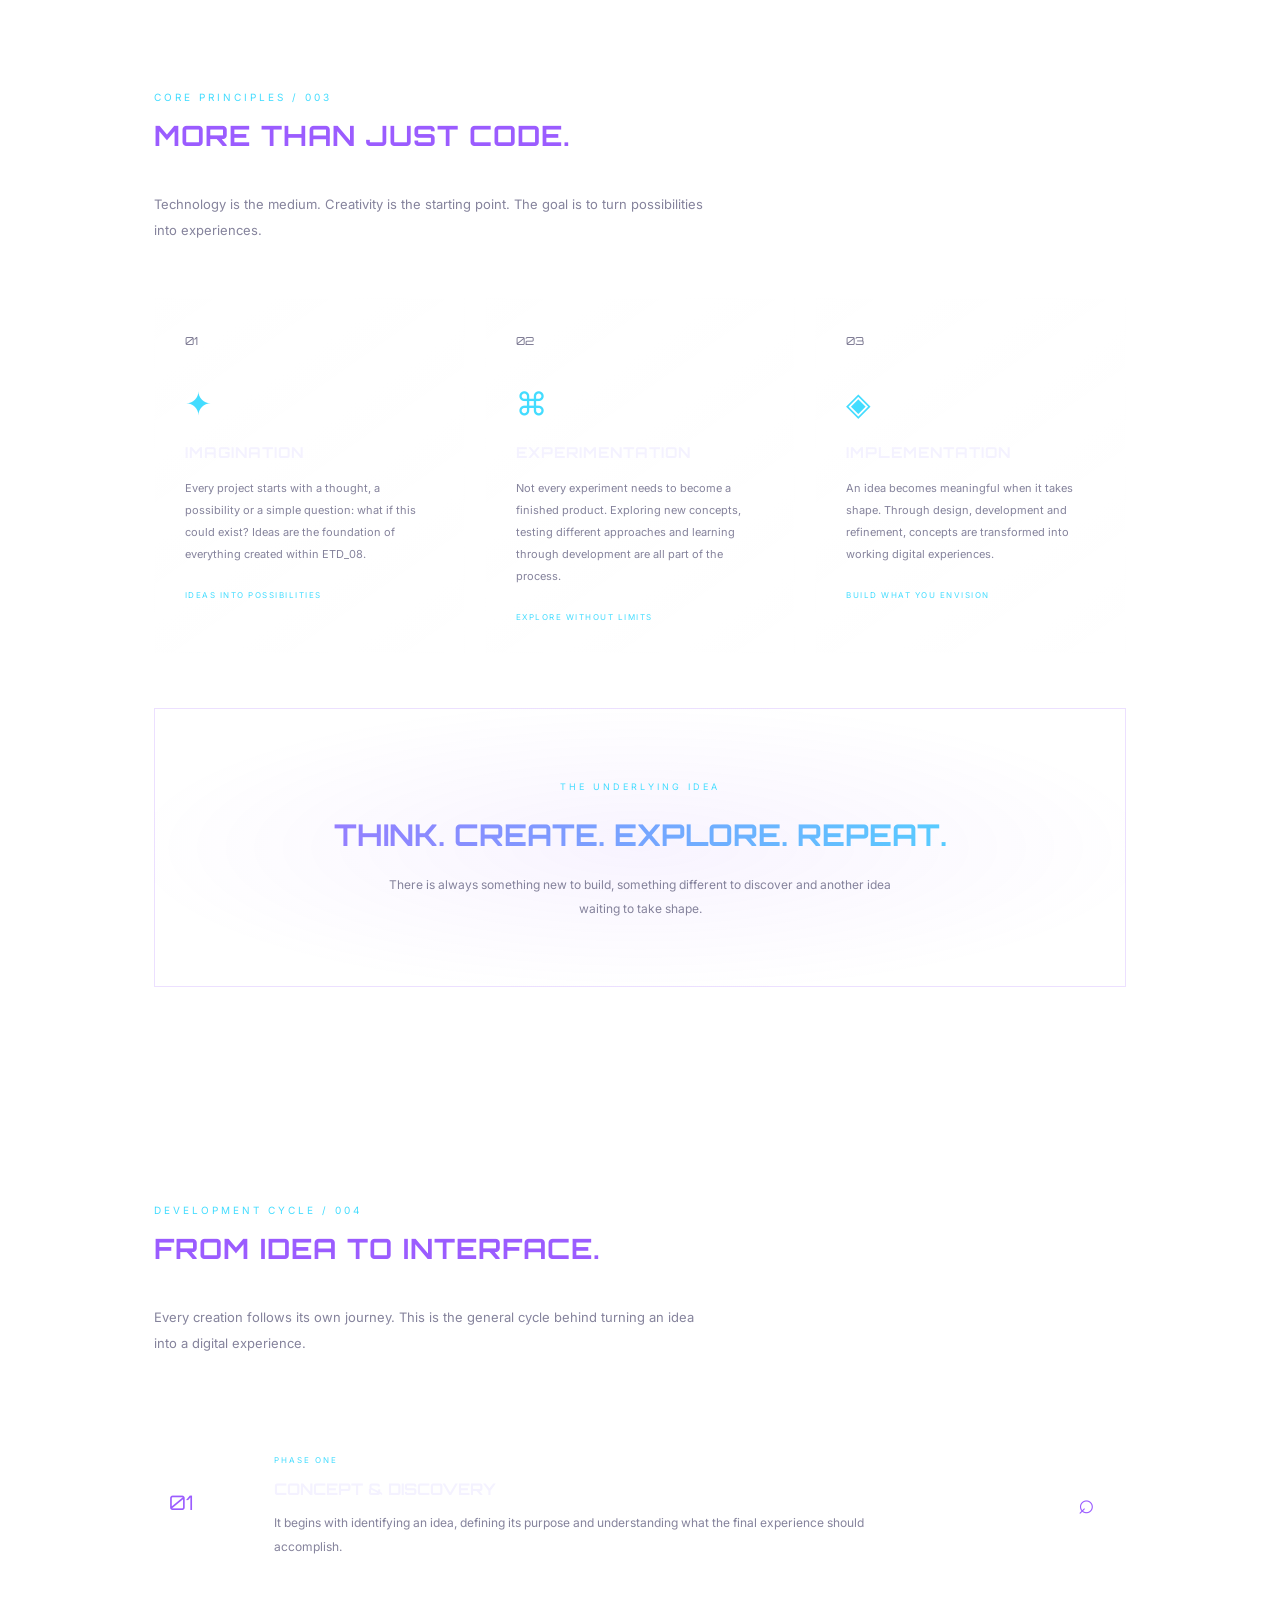
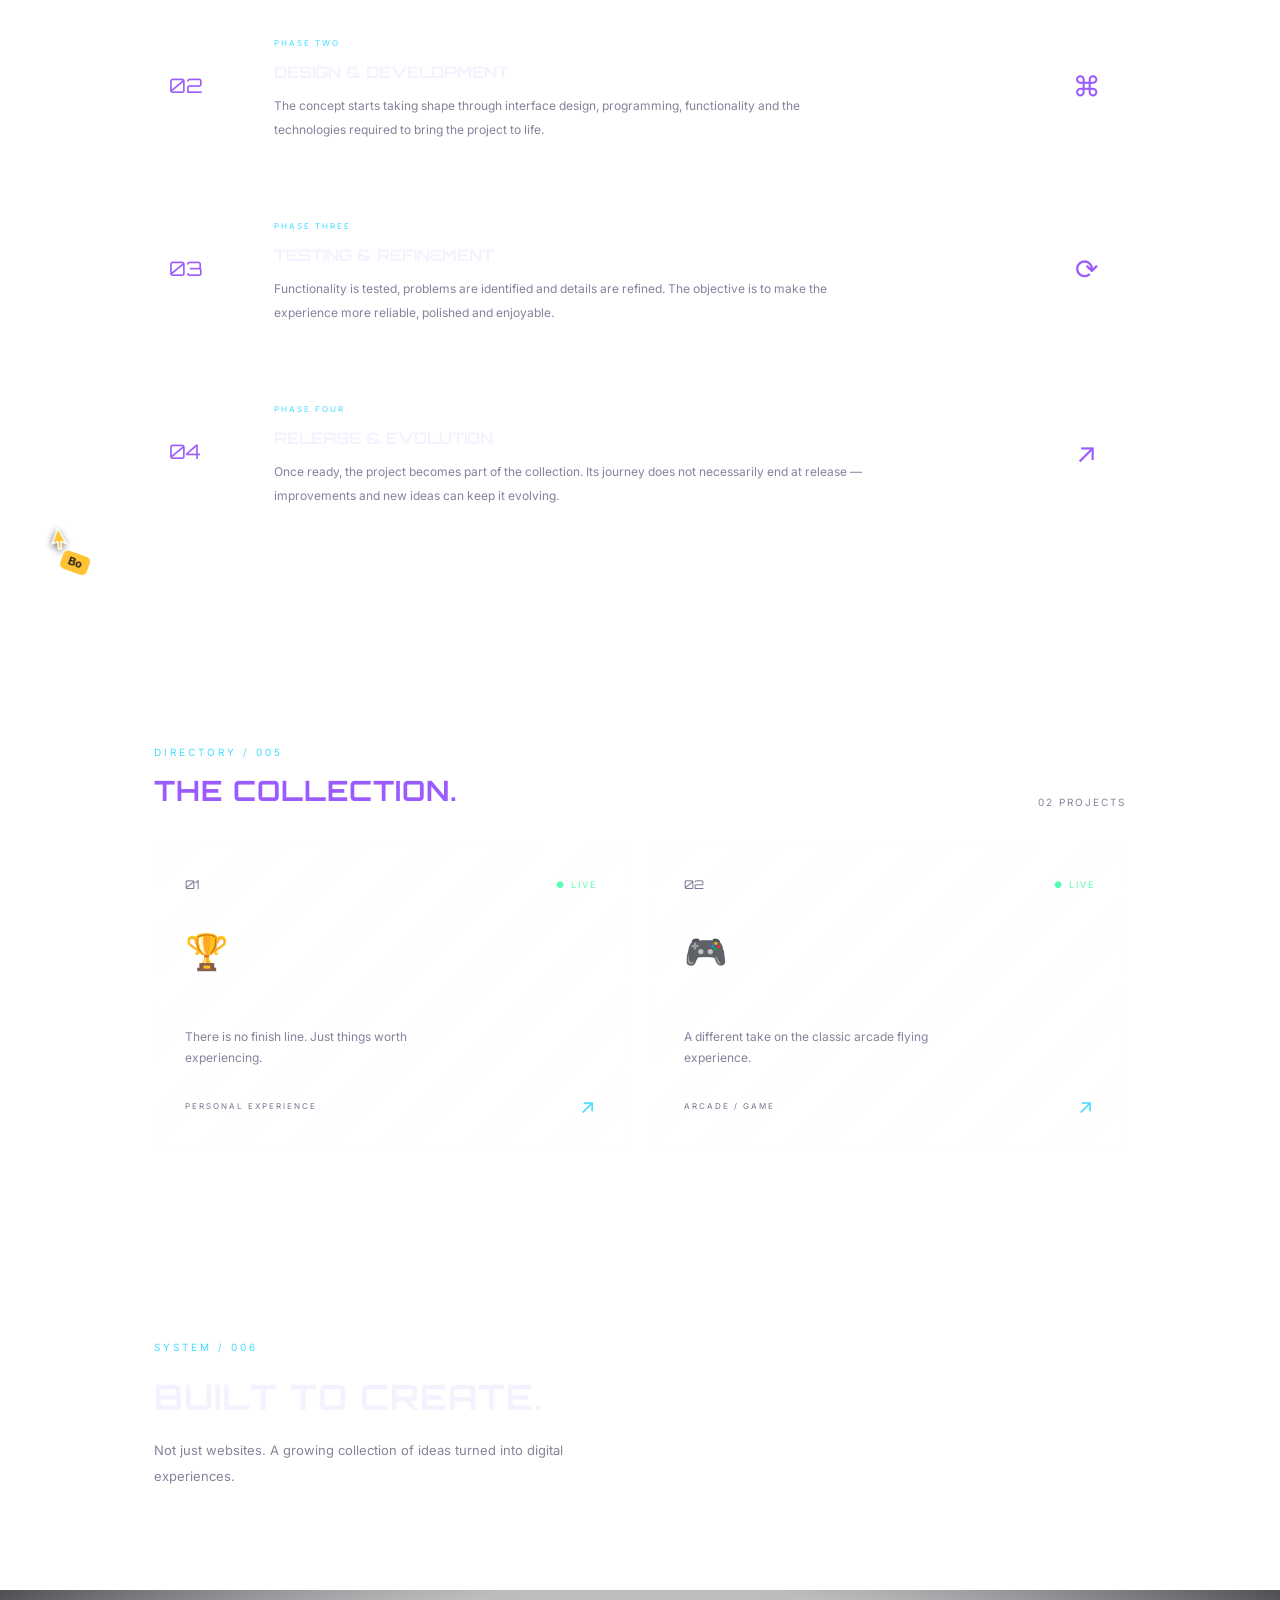
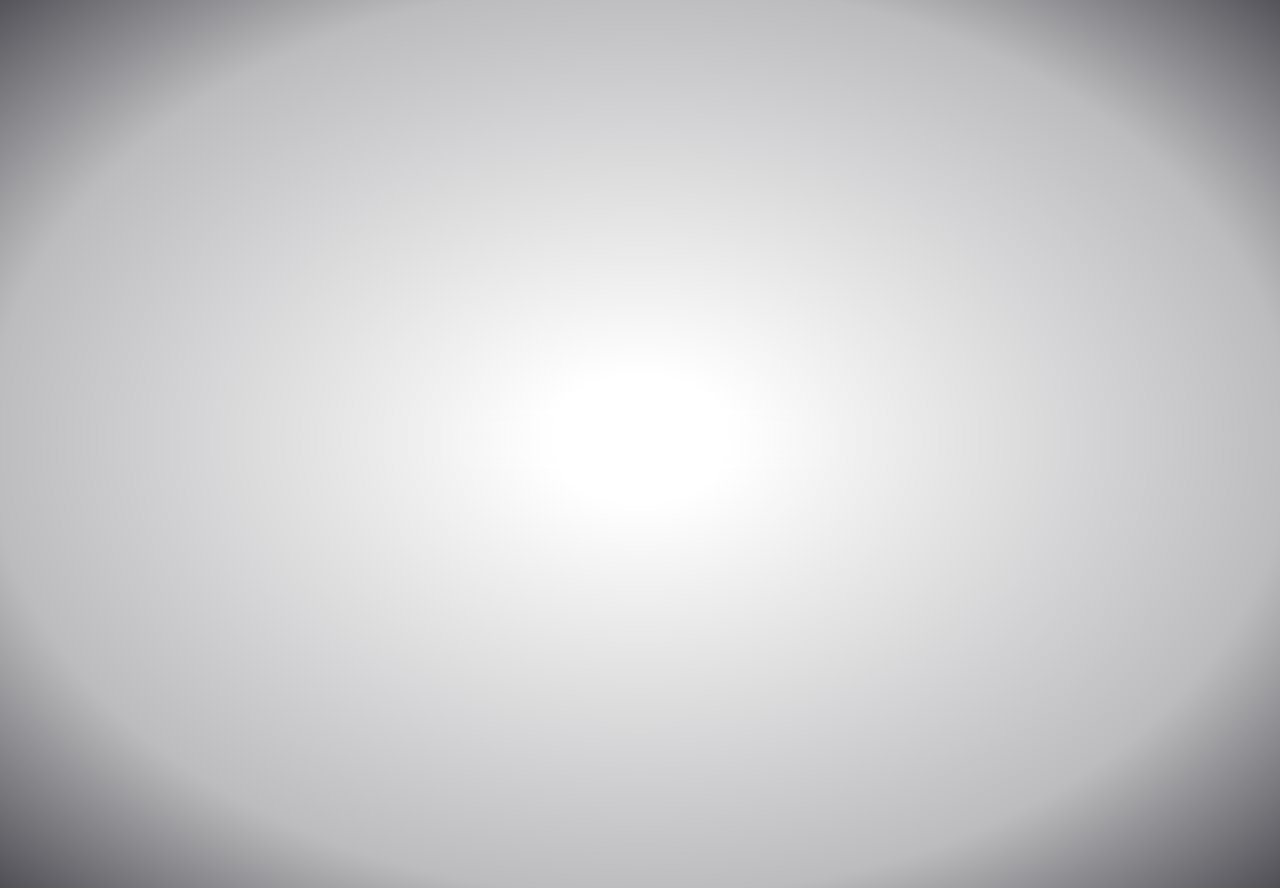
==== commit cbf15668: "Add automatic mobile and desktop hub routing" ====
--- a/index.html
+++ b/index.html
@@ -1,466 +1,43 @@
-
 <!DOCTYPE html>
 <html lang="en">
 <head>
-    <meta charset="UTF-8">
-    <meta name="viewport" content="width=device-width, initial-scale=1.0">
-    <meta name="theme-color" content="#070710">
-
-    <title>ETD_08 | Digital Interface</title>
-
-    <link rel="stylesheet" href="style.css">
+  <meta charset="UTF-8">
+  <meta name="viewport" content="width=device-width, initial-scale=1.0">
+  <meta name="theme-color" content="#070710">
+  <meta name="robots" content="noindex">
+  <title>ETD_08 | Redirecting</title>
+  <style>
+    * { box-sizing: border-box; }
+    html, body { min-height: 100%; margin: 0; }
+    body {
+      display: grid; place-items: center; min-height: 100vh;
+      background: #070710; color: #f4f2ff;
+      font: 500 14px/1.5 Inter, system-ui, sans-serif;
+      letter-spacing: .12em; text-align: center;
+    }
+    .status { opacity: .75; }
+    .brand { display: block; margin-bottom: 12px; font-size: 28px; font-weight: 800; letter-spacing: .08em; }
+    .brand span { color: #9b5cff; }
+  </style>
+  <script>
+    (() => {
+      // Screens up to 767px wide use the mobile-optimised hub.
+      const isMobileLayout = window.matchMedia('(max-width: 767px)').matches;
+      const destination = isMobileLayout
+        ? './Website%20Link%20Hub%20-%20Mobile%20version/'
+        : './Website%20Link%20Hub%20-%20Desktop%20version/';
+      window.location.replace(destination);
+    })();
+  </script>
 </head>
-
 <body>
-
-  <script src="swarm-rebuild.js"
-        data-agents="14"
-        data-speed="1"
-        data-line="0.88"
-        data-bg="#000000"
-        data-accent="#3D8BFF"></script>
-
-    <!-- BACKGROUND -->
-    <div class="grid-bg"></div>
-    <div class="ambient ambient-one"></div>
-    <div class="ambient ambient-two"></div>
-    <div class="scanline"></div>
-
-    <!-- NAVIGATION -->
-    <header class="navbar">
-
-        <div class="brand">
-            <span class="brand-logo">ETD_08</span>
-            <span class="brand-sub">DIGITAL INTERFACE</span>
-        </div>
-
-        <nav>
-            <a href="#home" class="nav-link active">HOME</a>
-            <a href="#overview" class="nav-link">OVERVIEW</a>
-            <a href="#philosophy" class="nav-link">PHILOSOPHY</a>
-            <a href="#process" class="nav-link">PROCESS</a>
-            <a href="#collection" class="nav-link">COLLECTION</a>
-            <a href="#about" class="nav-link">ABOUT</a>
-            <a href="#older-version" class="nav-link"><font color="#9E72FF"><u>OLDER VERSION</u></font></a>
-        </nav>
-
-        <div class="system-status">
-            <span class="status-dot"></span>
-            SYSTEM ONLINE
-        </div>
-
-    </header>
-
-
-    <!-- MAIN -->
-    <main>
-
-        <!-- HERO -->
-        <section class="hero" id="home">
-
-            <div class="hero-tag">
-                <span class="small-dot"></span>
-                PERSONAL DIGITAL ECOSYSTEM
-            </div>
-
-            <h1>
-                BEYOND<br>
-                <span>THE ORDINARY.</span>
-            </h1>
-
-            <p>
-                A collection of digital creations, experiments
-                and experiences — all in one place.
-            </p>
-
-            <a href="#collection" class="explore-btn">
-                EXPLORE COLLECTION
-                <span>↗</span>
-            </a>
-
-            <div class="hero-index">
-                <span>01 / 06</span>
-                <span>EST. 2026</span>
-            </div>
-
-            <div class="hero-decoration">
-                <div class="orbit orbit-one"></div>
-                <div class="orbit orbit-two"></div>
-                <div class="orbit-core"></div>
-            </div>
-
-        </section>
-
-        
-<!-- =========================
-     ETD_08 OVERVIEW
-========================= -->
-
-<section class="overview" id="overview">
-
-    <div class="overview-header reveal">
-        <span class="section-label">IDENTITY / 002</span>
-        <h2>WHAT EXACTLY IS <span>ETD_08?</span></h2>
-        <p class="overview-intro">
-            Every creation begins with an idea.
-            ETD_08 is where those ideas find their digital form.
-        </p>
-    </div>
-
-    <div class="overview-content">
-
-        <div class="overview-main reveal">
-            <span class="content-index">01 — THE CONCEPT</span>
-
-            <h3>NOT JUST A WEBSITE.<br>
-                <span>A DIGITAL ECOSYSTEM.</span>
-            </h3>
-
-            <p>
-                ETD_08 is a personal digital ecosystem built
-                around creativity, technology and experimentation.
-                It brings together different projects, interactive
-                experiences and digital creations under one
-                unified identity.
-            </p>
-
-            <p>
-                From small experiments to fully developed
-                applications, every project represents an idea
-                explored, developed and transformed into something
-                that can be experienced.
-            </p>
-
-            <p>
-                Rather than being limited to a single purpose,
-                ETD_08 serves as a growing space for building,
-                exploring and showcasing digital work.
-                It is a place where imagination meets implementation.
-            </p>
-        </div>
-
-        <div class="overview-side reveal">
-
-            <div class="overview-panel">
-                <span class="panel-label">SYSTEM IDENTITY</span>
-                <h3>ETD_08</h3>
-                <span class="panel-subtitle">
-                    PERSONAL DIGITAL ECOSYSTEM
-                </span>
-
-                <div class="panel-divider"></div>
-
-                <div class="panel-row">
-                    <span>OWNER</span>
-                    <span>TANMAY</span>
-                </div>
-
-                <div class="panel-row">
-                    <span>FOCUS</span>
-                    <span>DIGITAL CREATION</span>
-                </div>
-
-                <div class="panel-row">
-                    <span>NATURE</span>
-                    <span>EVER-EVOLVING</span>
-                </div>
-
-                <div class="panel-row">
-                    <span>CONDITION</span>
-                    <span class="online-text">ALL PERFECT</span>
-                </div>
-            </div>
-
-        </div>
-
-    </div>
-
-</section>
-
-
-
-
-<!-- =========================
-     ETD_08 PHILOSOPHY
-========================= -->
-
-<section class="philosophy" id="philosophy">
-
-    <div class="section-heading reveal">
-        <div>
-            <span class="section-label">CORE PRINCIPLES / 003</span>
-            <h2>MORE THAN JUST CODE<span>.</span></h2>
-        </div>
-    </div>
-
-    <p class="philosophy-intro reveal">
-        Technology is the medium. Creativity is the starting point.
-        The goal is to turn possibilities into experiences.
-    </p>
-
-    <div class="principle-grid">
-
-        <div class="principle-card reveal">
-            <span class="principle-number">01</span>
-            <div class="principle-icon">✦</div>
-            <h3>IMAGINATION</h3>
-            <p>
-                Every project starts with a thought, a possibility
-                or a simple question: what if this could exist?
-                Ideas are the foundation of everything created
-                within ETD_08.
-            </p>
-            <span class="principle-tag">IDEAS INTO POSSIBILITIES</span>
-        </div>
-
-        <div class="principle-card reveal">
-            <span class="principle-number">02</span>
-            <div class="principle-icon">⌘</div>
-            <h3>EXPERIMENTATION</h3>
-            <p>
-                Not every experiment needs to become a finished
-                product. Exploring new concepts, testing different
-                approaches and learning through development are
-                all part of the process.
-            </p>
-            <span class="principle-tag">EXPLORE WITHOUT LIMITS</span>
-        </div>
-
-        <div class="principle-card reveal">
-            <span class="principle-number">03</span>
-            <div class="principle-icon">◈</div>
-            <h3>IMPLEMENTATION</h3>
-            <p>
-                An idea becomes meaningful when it takes shape.
-                Through design, development and refinement,
-                concepts are transformed into working digital
-                experiences.
-            </p>
-            <span class="principle-tag">BUILD WHAT YOU ENVISION</span>
-        </div>
-
-    </div>
-
-    <div class="philosophy-statement reveal">
-        <span>THE UNDERLYING IDEA</span>
-        <h3>THINK. CREATE. EXPLORE. REPEAT.</h3>
-        <p>
-            There is always something new to build,
-            something different to discover and another
-            idea waiting to take shape.
-        </p>
-    </div>
-
-</section>
-
-
-    <!-- =========================
-     ETD_08 PROCESS
-========================= -->
-
-        <section class="process" id="process">
-
-    <div class="section-heading reveal">
-        <div>
-            <span class="section-label">DEVELOPMENT CYCLE / 004</span>
-            <h2>FROM IDEA TO INTERFACE<span>.</span></h2>
-        </div>
-    </div>
-
-    <p class="process-intro reveal">
-        Every creation follows its own journey.
-        This is the general cycle behind turning an idea
-        into a digital experience.
-    </p>
-
-    <div class="process-list">
-
-        <div class="process-step reveal">
-            <div class="process-marker">01</div>
-            <div class="process-info">
-                <span>PHASE ONE</span>
-                <h3>CONCEPT & DISCOVERY</h3>
-                <p>
-                    It begins with identifying an idea, defining
-                    its purpose and understanding what the final
-                    experience should accomplish.
-                </p>
-            </div>
-            <div class="process-symbol">⌕</div>
-        </div>
-
-        <div class="process-step reveal">
-            <div class="process-marker">02</div>
-            <div class="process-info">
-                <span>PHASE TWO</span>
-                <h3>DESIGN & DEVELOPMENT</h3>
-                <p>
-                    The concept starts taking shape through
-                    interface design, programming, functionality
-                    and the technologies required to bring
-                    the project to life.
-                </p>
-            </div>
-            <div class="process-symbol">⌘</div>
-        </div>
-
-        <div class="process-step reveal">
-            <div class="process-marker">03</div>
-            <div class="process-info">
-                <span>PHASE THREE</span>
-                <h3>TESTING & REFINEMENT</h3>
-                <p>
-                    Functionality is tested, problems are
-                    identified and details are refined.
-                    The objective is to make the experience
-                    more reliable, polished and enjoyable.
-                </p>
-            </div>
-            <div class="process-symbol">⟳</div>
-        </div>
-
-        <div class="process-step reveal">
-            <div class="process-marker">04</div>
-            <div class="process-info">
-                <span>PHASE FOUR</span>
-                <h3>RELEASE & EVOLUTION</h3>
-                <p>
-                    Once ready, the project becomes part of
-                    the collection. Its journey does not
-                    necessarily end at release — improvements
-                    and new ideas can keep it evolving.
-                </p>
-            </div>
-            <div class="process-symbol">↗</div>
-        </div>
-
-    </div>
-
-        </section>
-
-
-        <!-- COLLECTION -->
-        <section class="collection" id="collection">
-
-            <div class="section-heading">
-
-                <div>
-                    <span class="section-label">DIRECTORY / 005</span>
-                    <h2>THE COLLECTION<span>.</span></h2>
-                </div>
-
-                <span class="collection-count">02 PROJECTS</span>
-
-            </div>
-
-
-            <div class="project-grid">
-
-                <!-- PROJECT 01 -->
-                <a href="https://hiber-loop.github.io/Life-Achievements/"
-                   target="_blank"
-                   rel="noopener noreferrer"
-                   class="project-card">
-
-                    <div class="card-top">
-                        <span class="project-number">01</span>
-                        <span class="project-status">● LIVE</span>
-                    </div>
-
-                    <div class="project-icon">🏆</div>
-
-                    <h3>Life Achievements</h3>
-
-                    <p>
-                        There is no finish line.
-                        Just things worth experiencing.
-                    </p>
-
-                    <div class="card-bottom">
-                        <span>PERSONAL EXPERIENCE</span>
-                        <span class="arrow">↗</span>
-                    </div>
-
-                </a>
-
-
-                <!-- PROJECT 02 -->
-                <a href="https://tanmay478.github.io/Flappy-Modi/"
-                   target="_blank"
-                   rel="noopener noreferrer"
-                   class="project-card">
-
-                    <div class="card-top">
-                        <span class="project-number">02</span>
-                        <span class="project-status">● LIVE</span>
-                    </div>
-
-                    <div class="project-icon">🎮</div>
-
-                    <h3>Flappy Modi</h3>
-
-                    <p>
-                        A different take on the classic
-                        arcade flying experience.
-                    </p>
-
-                    <div class="card-bottom">
-                        <span>ARCADE / GAME</span>
-                        <span class="arrow">↗</span>
-                    </div>
-
-                </a>
-
-            </div>
-
-        </section>
-
-
-        <!-- ABOUT -->
-        <section class="about" id="about">
-
-            <span class="section-label">SYSTEM / 006</span>
-
-            <h2>BUILT TO CREATE.</h2>
-
-            <p>
-                Not just websites. A growing collection
-                of ideas turned into digital experiences.
-            </p>
-
-        </section>
-
-        <!-- SIGNAL PARTICLES / OLDER VERSION -->
-<section class="signal-section" id="older-version">
-
-    <canvas
-        id="particle-canvas"
-        class="signal-canvas"
-        aria-hidden="true">
-    </canvas>
-
-    <a href="https://etd08.github.io/ETD_08-Mobile-Version/" class="older-version-btn">
-
-    <div class="tech-lines" aria-hidden="true"></div>
-
-    <span>ENTER OLDER VERSION OF ETD_08</span>
-    <span class="older-version-arrow" aria-hidden="true">↗</span>
-    </a>
-
-    <!-- FOOTER INSIDE SIGNAL BACKGROUND -->
-    <footer class="signal-footer">
-
-        <span>ETD_08 © 2026</span>
-
-        <span>DESIGNED & DEVELOPED BY TANMAY</span>
-
-    </footer>
-
-</section>
-
-        </main>
-
-    <script src="script.js"></script>
-
+  <div>
+    <span class="brand">ETD<span>_08</span></span>
+    <div class="status">SELECTING YOUR INTERFACE…</div>
+    <noscript>
+      <p>JavaScript is required for automatic device selection.</p>
+      <p><a href="./Website%20Link%20Hub%20-%20Mobile%20version/">Mobile Hub</a> · <a href="./Website%20Link%20Hub%20-%20Desktop%20version/">Desktop Hub</a></p>
+    </noscript>
+  </div>
 </body>
 </html>
